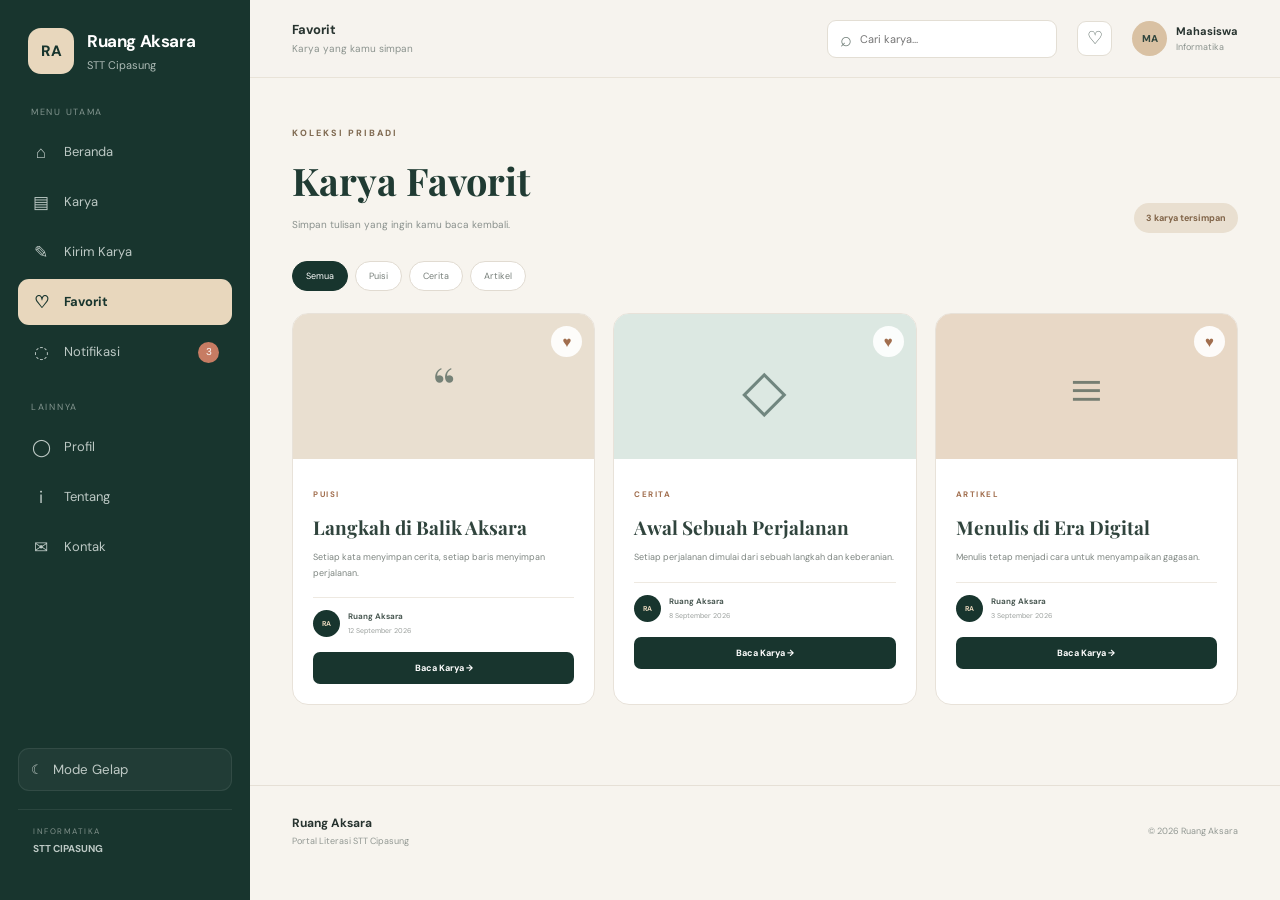
==== favorit.html @ 3e2a01af "Create favorit.html" ====
<!DOCTYPE html>
<html lang="id">
<head>
    <meta charset="UTF-8">
    <meta name="viewport" content="width=device-width, initial-scale=1.0">

    <title>Favorit — Ruang Aksara</title>

    <link rel="stylesheet" href="style.css">

    <link rel="preconnect" href="https://fonts.googleapis.com">
    <link rel="preconnect" href="https://fonts.gstatic.com" crossorigin>

    <link
        href="https://fonts.googleapis.com/css2?family=DM+Sans:wght@400;500;600;700&family=Playfair+Display:wght@500;600;700&display=swap"
        rel="stylesheet"
    >

    <style>

        .favorite-page {
            padding: 40px 42px 80px;
        }

        /* HEADER */

        .favorite-header {
            display: flex;
            justify-content: space-between;
            align-items: flex-end;
            margin-bottom: 28px;
        }

        .favorite-header h1 {
            font-family: "Playfair Display", serif;
            font-size: 38px;
            color: #203b33;
            margin-top: 7px;
        }

        .favorite-header p {
            font-size: 10px;
            color: #8a918d;
            margin-top: 6px;
        }

        .favorite-count {
            padding: 8px 12px;
            background: #e9dfd0;
            color: #806448;
            border-radius: 20px;
            font-size: 9px;
            font-weight: 700;
        }


        /* FILTER */

        .favorite-filter {
            display: flex;
            gap: 7px;
            margin-bottom: 22px;
        }

        .filter-button {
            border: 1px solid #e1dbd1;
            background: white;
            color: #777f7a;
            padding: 8px 13px;
            border-radius: 20px;
            cursor: pointer;
            font-size: 9px;
        }

        .filter-button.active {
            background: #18352e;
            color: white;
            border-color: #18352e;
        }


        /* GRID */

        .favorite-grid {
            display: grid;
            grid-template-columns: repeat(3, 1fr);
            gap: 18px;
        }


        /* CARD */

        .favorite-card {
            background: white;
            border: 1px solid #e8e2d9;
            border-radius: 16px;
            overflow: hidden;
            transition: 0.2s;
        }

        .favorite-card:hover {
            transform: translateY(-3px);
            box-shadow: 0 12px 30px rgba(40,50,45,0.08);
        }


        /* COVER */

        .favorite-cover {
            height: 145px;
            background: #e9dfd0;
            display: flex;
            align-items: center;
            justify-content: center;
            position: relative;
        }

        .favorite-cover.green {
            background: #dce8e2;
        }

        .favorite-cover.brown {
            background: #e8d8c6;
        }

        .cover-symbol {
            font-family: "Playfair Display", serif;
            font-size: 58px;
            color: rgba(24,53,46,0.55);
        }

        .favorite-heart {
            position: absolute;
            top: 12px;
            right: 12px;

            width: 31px;
            height: 31px;

            border: none;
            border-radius: 50%;

            background: rgba(255,255,255,0.9);
            color: #a16e4e;

            cursor: pointer;
            font-size: 15px;
        }


        /* CARD CONTENT */

        .favorite-content {
            padding: 20px;
        }

        .favorite-category {
            font-size: 8px;
            font-weight: 700;
            letter-spacing: 1.5px;
            color: #a16e4e;
        }

        .favorite-content h2 {
            font-family: "Playfair Display", serif;
            font-size: 19px;
            color: #30443d;
            margin-top: 7px;
        }

        .favorite-content p {
            font-size: 9px;
            color: #7d8580;
            line-height: 1.7;
            margin-top: 8px;
        }

        .favorite-author {
            display: flex;
            align-items: center;
            gap: 8px;
            margin-top: 16px;
            padding-top: 12px;
            border-top: 1px solid #eee9e1;
        }

        .author-avatar {
            width: 27px;
            height: 27px;
            border-radius: 50%;
            background: #18352e;
            color: #e8d7bd;

            display: flex;
            align-items: center;
            justify-content: center;

            font-size: 7px;
            font-weight: 700;
        }

        .author-info {
            flex: 1;
        }

        .author-info strong {
            display: block;
            font-size: 8px;
            color: #4a5953;
        }

        .author-info span {
            display: block;
            font-size: 7px;
            color: #9a9f9c;
            margin-top: 2px;
        }


        /* READ BUTTON */

        .read-button {
            display: block;
            margin-top: 15px;

            text-align: center;
            text-decoration: none;

            padding: 9px;

            border-radius: 7px;

            background: #18352e;
            color: white;

            font-size: 9px;
            font-weight: 700;
        }


        /* EMPTY */

        .empty-favorite {
            display: none;
            text-align: center;
            background: white;
            border: 1px dashed #d8d0c5;
            border-radius: 16px;
            padding: 60px 20px;
        }

        .empty-favorite.show {
            display: block;
        }

        .empty-icon {
            font-size: 35px;
            color: #b39b80;
        }

        .empty-favorite h2 {
            font-family: "Playfair Display", serif;
            color: #33473f;
            margin-top: 10px;
        }

        .empty-favorite p {
            font-size: 9px;
            color: #929994;
            margin-top: 6px;
        }


        /* DARK */

        body.dark-mode .favorite-header h1 {
            color: #edf2ef;
        }

        body.dark-mode .favorite-filter .filter-button {
            background: #192823;
            border-color: #334a42;
            color: #b8c4bf;
        }

        body.dark-mode .favorite-filter .filter-button.active {
            background: #e8d7bd;
            color: #18352e;
        }

        body.dark-mode .favorite-card,
        body.dark-mode .empty-favorite {
            background: #192823;
            border-color: #294039;
        }

        body.dark-mode .favorite-content h2 {
            color: #edf2ef;
        }

        body.dark-mode .favorite-content p,
        body.dark-mode .favorite-content .author-info span {
            color: #aebbb5;
        }

        body.dark-mode .favorite-author {
            border-color: #294039;
        }

        body.dark-mode .author-info strong {
            color: #d4ddd9;
        }


        /* RESPONSIVE */

        @media (max-width: 950px) {

            .favorite-grid {
                grid-template-columns: repeat(2, 1fr);
            }

        }

        @media (max-width: 650px) {

            .favorite-page {
                padding: 30px 20px 60px;
            }

            .favorite-header {
                align-items: flex-start;
                flex-direction: column;
                gap: 12px;
            }

            .favorite-header h1 {
                font-size: 32px;
            }

            .favorite-grid {
                grid-template-columns: 1fr;
            }

            .favorite-filter {
                overflow-x: auto;
            }

        }

    </style>
</head>


<body>


<!-- SIDEBAR -->

<aside class="sidebar">

    <div class="brand">

        <div class="brand-logo">
            RA
        </div>

        <div class="brand-text">

            <strong>
                Ruang Aksara
            </strong>

            <span>
                STT Cipasung
            </span>

        </div>

    </div>


    <div class="sidebar-label">
        MENU UTAMA
    </div>


    <nav class="sidebar-menu">

        <a href="index.html" class="menu-item">

            <span class="menu-icon">⌂</span>

            <span>
                Beranda
            </span>

        </a>


        <a href="index.html#karya" class="menu-item">

            <span class="menu-icon">▤</span>

            <span>
                Karya
            </span>

        </a>


        <a href="kirim-karya.html" class="menu-item">

            <span class="menu-icon">✎</span>

            <span>
                Kirim Karya
            </span>

        </a>


        <a href="favorit.html" class="menu-item active">

            <span class="menu-icon">♡</span>

            <span>
                Favorit
            </span>

        </a>


        <a href="notifikasi.html" class="menu-item">

            <span class="menu-icon">◌</span>

            <span>
                Notifikasi
            </span>

            <span class="menu-count">
                3
            </span>

        </a>

    </nav>


    <div class="sidebar-label second-label">
        LAINNYA
    </div>


    <nav class="sidebar-menu">

        <a href="profil.html" class="menu-item">

            <span class="menu-icon">◯</span>

            <span>
                Profil
            </span>

        </a>


        <a href="index.html#tentang" class="menu-item">

            <span class="menu-icon">i</span>

            <span>
                Tentang
            </span>

        </a>


        <a href="index.html#kontak" class="menu-item">

            <span class="menu-icon">✉</span>

            <span>
                Kontak
            </span>

        </a>

    </nav>


    <div class="sidebar-bottom">

        <button
            id="darkModeBtn"
            class="theme-button"
        >

            <span>☾</span>

            <span>
                Mode Gelap
            </span>

        </button>


        <div class="sidebar-campus">

            <span>
                INFORMATIKA
            </span>

            <strong>
                STT CIPASUNG
            </strong>

        </div>

    </div>

</aside>



<!-- MAIN -->

<main class="main-content">


    <!-- TOPBAR -->

    <header class="topbar">

        <button
            class="mobile-menu"
            id="mobileMenu"
        >
            ☰
        </button>


        <div class="topbar-page">

            <span>
                Favorit
            </span>

            <small>
                Karya yang kamu simpan
            </small>

        </div>


        <div class="topbar-actions">

            <div class="search-box">

                <span>
                    ⌕
                </span>

                <input
                    type="text"
                    placeholder="Cari karya..."
                >

            </div>


            <a
                href="notifikasi.html"
                class="top-icon"
            >
                ♡
            </a>


            <a
                href="profil.html"
                class="user-mini"
            >

                <div class="user-avatar">
                    MA
                </div>

                <div class="user-mini-text">

                    <strong>
                        Mahasiswa
                    </strong>

                    <span>
                        Informatika
                    </span>

                </div>

            </a>

        </div>

    </header>



    <!-- CONTENT -->

    <section class="favorite-page">


        <div class="favorite-header">

            <div>

                <span class="eyebrow">
                    KOLEKSI PRIBADI
                </span>

                <h1>
                    Karya Favorit
                </h1>

                <p>
                    Simpan tulisan yang ingin kamu baca kembali.
                </p>

            </div>


            <span class="favorite-count">
                3 karya tersimpan
            </span>

        </div>



        <!-- FILTER -->

        <div class="favorite-filter">

            <button
                class="filter-button active"
                onclick="filterFavorite('all', this)"
            >
                Semua
            </button>

            <button
                class="filter-button"
                onclick="filterFavorite('puisi', this)"
            >
                Puisi
            </button>

            <button
                class="filter-button"
                onclick="filterFavorite('cerita', this)"
            >
                Cerita
            </button>

            <button
                class="filter-button"
                onclick="filterFavorite('artikel', this)"
            >
                Artikel
            </button>

        </div>



        <!-- GRID -->

        <div
            class="favorite-grid"
            id="favoriteGrid"
        >


            <!-- PUISI -->

            <article
                class="favorite-card"
                data-category="puisi"
            >

                <div class="favorite-cover">

                    <span class="cover-symbol">
                        “
                    </span>

                    <button
                        class="favorite-heart"
                        onclick="removeFavorite(this)"
                    >
                        ♥
                    </button>

                </div>


                <div class="favorite-content">

                    <span class="favorite-category">
                        PUISI
                    </span>

                    <h2>
                        Langkah di Balik Aksara
                    </h2>

                    <p>
                        Setiap kata menyimpan cerita,
                        setiap baris menyimpan perjalanan.
                    </p>


                    <div class="favorite-author">

                        <div class="author-avatar">
                            RA
                        </div>

                        <div class="author-info">

                            <strong>
                                Ruang Aksara
                            </strong>

                            <span>
                                12 September 2026
                            </span>

                        </div>

                    </div>


                    <a
                        href="index.html#karya"
                        class="read-button"
                    >
                        Baca Karya →
                    </a>

                </div>

            </article>



            <!-- CERITA -->

            <article
                class="favorite-card"
                data-category="cerita"
            >

                <div class="favorite-cover green">

                    <span class="cover-symbol">
                        ◇
                    </span>

                    <button
                        class="favorite-heart"
                        onclick="removeFavorite(this)"
                    >
                        ♥
                    </button>

                </div>


                <div class="favorite-content">

                    <span class="favorite-category">
                        CERITA
                    </span>

                    <h2>
                        Awal Sebuah Perjalanan
                    </h2>

                    <p>
                        Setiap perjalanan dimulai dari
                        sebuah langkah dan keberanian.
                    </p>


                    <div class="favorite-author">

                        <div class="author-avatar">
                            RA
                        </div>

                        <div class="author-info">

                            <strong>
                                Ruang Aksara
                            </strong>

                            <span>
                                8 September 2026
                            </span>

                        </div>

                    </div>


                    <a
                        href="index.html#karya"
                        class="read-button"
                    >
                        Baca Karya →
                    </a>

                </div>

            </article>



            <!-- ARTIKEL -->

            <article
                class="favorite-card"
                data-category="artikel"
            >

                <div class="favorite-cover brown">

                    <span class="cover-symbol">
                        ≡
                    </span>

                    <button
                        class="favorite-heart"
                        onclick="removeFavorite(this)"
                    >
                        ♥
                    </button>

                </div>


                <div class="favorite-content">

                    <span class="favorite-category">
                        ARTIKEL
                    </span>

                    <h2>
                        Menulis di Era Digital
                    </h2>

                    <p>
                        Menulis tetap menjadi cara
                        untuk menyampaikan gagasan.
                    </p>


                    <div class="favorite-author">

                        <div class="author-avatar">
                            RA
                        </div>

                        <div class="author-info">

                            <strong>
                                Ruang Aksara
                            </strong>

                            <span>
                                3 September 2026
                            </span>

                        </div>

                    </div>


                    <a
                        href="index.html#karya"
                        class="read-button"
                    >
                        Baca Karya →
                    </a>

                </div>

            </article>


        </div>



        <!-- EMPTY -->

        <div
            class="empty-favorite"
            id="emptyFavorite"
        >

            <div class="empty-icon">
                ♡
            </div>

            <h2>
                Belum ada karya favorit
            </h2>

            <p>
                Karya yang kamu simpan akan muncul
                di halaman ini.
            </p>

        </div>


    </section>



    <!-- FOOTER -->

    <footer class="footer">

        <div>

            <strong>
                Ruang Aksara
            </strong>

            <span>
                Portal Literasi STT Cipasung
            </span>

        </div>


        <p>
            © 2026 Ruang Aksara
        </p>

    </footer>


</main>



<!-- JAVASCRIPT -->

<script>

    /* =====================================
       FILTER
    ===================================== */

    function filterFavorite(category, button) {

        const cards =
            document.querySelectorAll(".favorite-card");

        const buttons =
            document.querySelectorAll(".filter-button");


        buttons.forEach(function(btn) {

            btn.classList.remove("active");

        });


        button.classList.add("active");


        cards.forEach(function(card) {

            if (
                category === "all" ||
                card.dataset.category === category
            ) {

                card.style.display = "block";

            } else {

                card.style.display = "none";

            }

        });

    }



    /* =====================================
       REMOVE FAVORITE
    ===================================== */

    function removeFavorite(button) {

        const card =
            button.closest(".favorite-card");

        card.style.display = "none";


        const visibleCards =
            document.querySelectorAll(
                ".favorite-card[style*='display: block']"
            );


        const allCards =
            document.querySelectorAll(".favorite-card");


        let visible = 0;


        allCards.forEach(function(item) {

            if (item.style.display !== "none") {
                visible++;
            }

        });


        if (visible === 0) {

            document
                .getElementById("emptyFavorite")
                .classList.add("show");

        }

    }

</script>


<script src="script.js"></script>

</body>
</html>
---- style.css ----
/* =========================================
   RUANG AKSARA
   MODERN CAMPUS + LITERATURE
========================================= */


/* =========================================
   RESET
========================================= */

* {
    margin: 0;
    padding: 0;
    box-sizing: border-box;
}

html {
    scroll-behavior: smooth;
}

body {
    font-family: "DM Sans", sans-serif;
    background: #f7f4ee;
    color: #27332f;
    line-height: 1.6;
}

a {
    color: inherit;
    text-decoration: none;
}

button,
input {
    font-family: inherit;
}


/* =========================================
   SIDEBAR
========================================= */

.sidebar {
    position: fixed;
    top: 0;
    left: 0;

    width: 250px;
    height: 100vh;

    background: #18352e;
    color: white;

    padding: 28px 18px;

    display: flex;
    flex-direction: column;

    z-index: 1000;
}


.brand {
    display: flex;
    align-items: center;
    gap: 13px;

    padding: 0 10px 30px;
}


.brand-logo {
    width: 46px;
    height: 46px;

    border-radius: 13px;

    background: #e8d7bd;
    color: #18352e;

    display: flex;
    align-items: center;
    justify-content: center;

    font-weight: 800;
    font-size: 15px;
}


.brand-text {
    display: flex;
    flex-direction: column;
}

.brand-text strong {
    font-size: 17px;
    letter-spacing: -0.4px;
}

.brand-text span {
    font-size: 11px;
    color: #aebcb7;

    margin-top: 2px;
}


.sidebar-label {
    font-size: 9px;
    letter-spacing: 1.7px;

    color: #83958f;

    padding: 0 13px 10px;
}


.second-label {
    margin-top: 25px;
}


.sidebar-menu {
    display: flex;
    flex-direction: column;
    gap: 4px;
}


.menu-item {
    position: relative;

    display: flex;
    align-items: center;

    gap: 13px;

    min-height: 46px;

    padding: 0 13px;

    border-radius: 11px;

    color: #bdc9c5;

    font-size: 13px;

    transition: 0.25s ease;
}


.menu-item:hover {
    background: rgba(255,255,255,0.07);
    color: white;
    transform: translateX(2px);
}


.menu-item.active {
    background: #e8d7bd;
    color: #18352e;
    font-weight: 700;
}


.menu-icon {
    width: 20px;

    display: inline-flex;
    justify-content: center;

    font-size: 17px;
}


.menu-count {
    margin-left: auto;

    min-width: 21px;
    height: 21px;

    border-radius: 50%;

    background: #c77c63;
    color: white;

    font-size: 10px;

    display: flex;
    align-items: center;
    justify-content: center;
}


.sidebar-bottom {
    margin-top: auto;
}


.theme-button {
    width: 100%;

    border: 1px solid rgba(255,255,255,0.08);

    background: rgba(255,255,255,0.04);

    color: #bfcac6;

    padding: 12px;

    border-radius: 11px;

    display: flex;
    align-items: center;
    gap: 10px;

    cursor: pointer;

    transition: 0.2s;
}


.theme-button:hover {
    background: rgba(255,255,255,0.09);
    color: white;
}


.sidebar-campus {
    margin-top: 18px;

    padding: 15px;

    border-top: 1px solid rgba(255,255,255,0.08);

    display: flex;
    flex-direction: column;
}


.sidebar-campus span {
    font-size: 8px;
    letter-spacing: 1.5px;
    color: #80918b;
}


.sidebar-campus strong {
    font-size: 10px;
    color: #bdc9c5;

    margin-top: 3px;
}


/* =========================================
   MAIN
========================================= */

.main-content {
    margin-left: 250px;
    min-height: 100vh;
}


/* =========================================
   TOPBAR
========================================= */

.topbar {
    height: 78px;

    padding: 0 42px;

    display: flex;
    align-items: center;
    justify-content: space-between;

    background: rgba(247,244,238,0.92);

    border-bottom: 1px solid #e9e3d8;

    position: sticky;
    top: 0;

    z-index: 100;
}


.mobile-menu {
    display: none;

    border: none;
    background: none;

    font-size: 22px;
    cursor: pointer;
}


.topbar-page {
    display: flex;
    flex-direction: column;
}


.topbar-page span {
    font-size: 13px;
    font-weight: 700;
}


.topbar-page small {
    font-size: 10px;
    color: #8b938e;
}


.topbar-actions {
    display: flex;
    align-items: center;
    gap: 20px;
}


.search-box {
    width: 230px;
    height: 38px;

    background: white;

    border: 1px solid #e3ded4;

    border-radius: 9px;

    display: flex;
    align-items: center;

    padding: 0 12px;

    gap: 8px;
}


.search-box span {
    font-size: 20px;
    color: #73817b;
}


.search-box input {
    border: none;
    outline: none;

    background: transparent;

    width: 100%;

    font-size: 11px;

    color: #27332f;
}


.top-icon {
    position: relative;

    width: 35px;
    height: 35px;

    border-radius: 9px;

    background: white;

    border: 1px solid #e3ded4;

    display: flex;
    align-items: center;
    justify-content: center;

    color: #51625b;

    font-size: 18px;
}


.notification-dot {
    position: absolute;

    width: 7px;
    height: 7px;

    border-radius: 50%;

    background: #c77c63;

    top: 7px;
    right: 7px;
}


.user-mini {
    display: flex;
    align-items: center;
    gap: 9px;
}


.user-avatar {
    width: 35px;
    height: 35px;

    border-radius: 50%;

    background: #d9c1a3;
    color: #31463e;

    display: flex;
    align-items: center;
    justify-content: center;

    font-size: 10px;
    font-weight: 800;
}


.user-mini-text {
    display: flex;
    flex-direction: column;
}


.user-mini-text strong {
    font-size: 11px;
}


.user-mini-text span {
    font-size: 9px;
    color: #8b938e;
}


/* =========================================
   HERO
========================================= */

.hero-section {
    min-height: 475px;

    margin: 34px 42px 0;

    padding: 58px 60px;

    border-radius: 24px;

    background: #e9dfd0;

    position: relative;

    overflow: hidden;

    display: flex;
    align-items: center;
    justify-content: space-between;
}


.hero-content {
    position: relative;
    z-index: 2;

    max-width: 600px;
}


.hero-label,
.eyebrow {
    font-size: 9px;

    letter-spacing: 2px;

    color: #806b53;

    font-weight: 800;
}


.hero-label {
    margin-bottom: 18px;
}


.hero-content h1 {
    font-family: "Playfair Display", serif;

    font-size: clamp(42px, 5vw, 68px);

    line-height: 1.03;

    letter-spacing: -2.5px;

    color: #203b33;
}


.hero-content h1 em {
    color: #a16e4e;
    font-style: normal;
}


.hero-content p {
    max-width: 520px;

    margin-top: 22px;

    color: #69746f;

    font-size: 13px;

    line-height: 1.8;
}


.hero-buttons {
    display: flex;
    align-items: center;

    gap: 12px;

    margin-top: 28px;
}


.primary-button,
.outline-button {
    min-height: 43px;

    padding: 0 19px;

    border-radius: 9px;

    display: inline-flex;
    align-items: center;
    justify-content: center;

    gap: 13px;

    font-size: 11px;

    font-weight: 700;

    transition: 0.25s;
}


.primary-button {
    background: #18352e;
    color: white;
}


.primary-button:hover {
    transform: translateY(-2px);
    background: #244a40;
}


.outline-button {
    border: 1px solid #bcae9d;
    color: #43554e;
    background: rgba(255,255,255,0.35);
}


.outline-button:hover {
    background: white;
}


.hero-art {
    position: relative;

    width: 330px;
    height: 350px;

    flex-shrink: 0;
}


.hero-circle {
    position: absolute;

    width: 300px;
    height: 300px;

    border-radius: 50%;

    background: #d2c0a9;

    top: 30px;
    left: 10px;
}


.hero-paper {
    position: absolute;

    width: 210px;
    height: 270px;

    background: #fffdf8;

    top: 35px;
    left: 55px;

    padding: 30px;

    box-shadow: 20px 25px 40px rgba(57,47,37,0.12);

    transform: rotate(5deg);

    display: flex;
    flex-direction: column;

    justify-content: center;
}


.paper-small {
    font-size: 7px;

    letter-spacing: 2px;

    color: #a16e4e;

    margin-bottom: 25px;
}


.hero-paper strong {
    font-family: "Playfair Display", serif;

    font-size: 22px;

    line-height: 1.3;

    color: #30443d;
}


.paper-line {
    width: 35px;
    height: 2px;

    background: #a16e4e;

    margin: 20px 0 12px;
}


.hero-paper small {
    font-size: 7px;
    letter-spacing: 1px;
    color: #9a9a92;
}


/* =========================================
   STATISTICS
========================================= */

.stats-section {
    margin: 25px 42px 0;

    display: grid;
    grid-template-columns: repeat(4, 1fr);

    background: white;

    border: 1px solid #ebe5dc;

    border-radius: 16px;

    overflow: hidden;
}


.stat-box {
    min-height: 105px;

    padding: 22px;

    display: flex;
    align-items: center;

    gap: 16px;

    border-right: 1px solid #eee8df;
}


.stat-box:last-child {
    border-right: none;
}


.stat-number {
    font-family: "Playfair Display", serif;

    font-size: 28px;

    color: #a16e4e;
}


.stat-box strong,
.stat-box span {
    display: block;
}


.stat-box strong {
    font-size: 12px;
}


.stat-box span {
    font-size: 9px;
    color: #929993;

    margin-top: 2px;
}


/* =========================================
   CONTENT
========================================= */

.content-section {
    padding: 85px 42px 0;
}


.section-heading {
    display: flex;
    justify-content: space-between;
    align-items: flex-end;

    margin-bottom: 28px;
}


.section-heading h2 {
    font-family: "Playfair Display", serif;

    font-size: 35px;

    color: #203b33;

    margin-top: 5px;
}


.section-heading p {
    color: #8a918d;

    font-size: 11px;

    margin-top: 6px;
}


.see-all {
    font-size: 11px;
    color: #a16e4e;
    font-weight: 700;
}


/* =========================================
   WORK CARDS
========================================= */

.works-grid {
    display: grid;

    grid-template-columns: repeat(3, 1fr);

    gap: 22px;
}


.work-card {
    background: white;

    border: 1px solid #e9e3da;

    border-radius: 15px;

    overflow: hidden;

    transition: 0.3s;
}


.work-card:hover {
    transform: translateY(-5px);

    box-shadow: 0 18px 35px rgba(35,45,40,0.08);
}


.work-image {
    height: 205px;

    position: relative;

    overflow: hidden;
}


.work-image img {
    width: 100%;
    height: 100%;

    object-fit: cover;

    transition: 0.4s;
}


.work-card:hover .work-image img {
    transform: scale(1.04);
}


.work-category {
    position: absolute;

    top: 14px;
    left: 14px;

    padding: 6px 9px;

    background: rgba(255,255,255,0.9);

    border-radius: 5px;

    font-size: 8px;

    font-weight: 800;

    letter-spacing: 1px;

    color: #455a52;
}


.favorite-button {
    position: absolute;

    top: 13px;
    right: 13px;

    width: 32px;
    height: 32px;

    border: none;

    border-radius: 50%;

    background: rgba(255,255,255,0.9);

    color: #68746f;

    cursor: pointer;

    font-size: 18px;

    transition: 0.2s;
}


.favorite-button:hover,
.favorite-button.active {
    color: #c46f63;
}


.work-body {
    padding: 21px;
}


.work-date {
    font-size: 8px;

    color: #a2a5a1;

    letter-spacing: 1px;

    margin-bottom: 8px;
}


.work-body h3 {
    font-family: "Playfair Display", serif;

    font-size: 22px;

    color: #263b35;
}


.work-body p {
    font-size: 11px;

    color: #858d88;

    line-height: 1.7;

    margin: 8px 0 18px;
}


.work-footer {
    display: flex;

    justify-content: space-between;

    align-items: center;
}


.author {
    display: flex;
    align-items: center;
    gap: 7px;
}


.author-avatar {
    width: 27px;
    height: 27px;

    border-radius: 50%;

    background: #e7ddcf;

    display: flex;
    align-items: center;
    justify-content: center;

    font-size: 7px;

    font-weight: 800;

    color: #53635d;
}


.author span {
    font-size: 9px;
    color: #6f7874;
}


.read-button {
    border: none;

    background: transparent;

    color: #a16e4e;

    font-size: 10px;

    font-weight: 800;

    cursor: pointer;
}


/* =========================================
   CATEGORY
========================================= */

.category-section {
    background: #f1ede5;

    margin-top: 85px;

    padding-bottom: 85px;
}


.category-grid {
    display: grid;

    grid-template-columns: repeat(3, 1fr);

    gap: 20px;
}


.category-card {
    position: relative;

    min-height: 230px;

    padding: 28px;

    border-radius: 17px;

    overflow: hidden;

    transition: 0.3s;
}


.category-card:hover {
    transform: translateY(-5px);
}


.category-poetry {
    background: #e2d3c1;
}


.category-story {
    background: #d4ded8;
}


.category-article {
    background: #d9d4c7;
}


.category-number {
    font-size: 9px;

    letter-spacing: 1px;

    opacity: 0.55;
}


.category-symbol {
    position: absolute;

    right: 25px;
    top: 20px;

    font-family: "Playfair Display", serif;

    font-size: 70px;

    opacity: 0.16;
}


.category-card h3 {
    font-family: "Playfair Display", serif;

    font-size: 30px;

    margin-top: 40px;

    color: #294139;
}


.category-card p {
    max-width: 220px;

    font-size: 10px;

    color: #64716c;

    margin-top: 5px;
}


.category-arrow {
    position: absolute;

    bottom: 25px;
    right: 27px;

    font-size: 19px;

    color: #41554c;
}


/* =========================================
   GALLERY
========================================= */

.gallery-grid {
    display: grid;

    grid-template-columns: 1.4fr 1fr 1fr;

    grid-template-rows: 180px 180px;

    gap: 12px;
}


.gallery-item {
    border-radius: 13px;

    overflow: hidden;

    background: #ddd;
}


.gallery-large {
    grid-row: span 2;
}


.gallery-item img {
    width: 100%;
    height: 100%;

    object-fit: cover;

    transition: 0.4s;
}


.gallery-item:hover img {
    transform: scale(1.05);
}


/* =========================================
   ABOUT
========================================= */

.about-section {
    margin-top: 90px;

    padding: 85px 42px;

    background: #18352e;

    color: white;

    display: grid;

    grid-template-columns: 0.7fr 1.3fr;

    gap: 70px;
}


.about-label {
    font-size: 9px;

    letter-spacing: 2px;

    color: #9eafa9;
}


.about-content {
    max-width: 650px;
}


.about-content h2 {
    font-family: "Playfair Display", serif;

    font-size: 48px;

    line-height: 1.1;
}


.about-content h2 em {
    color: #d9b88e;
    font-style: normal;
}


.about-content p {
    font-size: 12px;

    color: #b4c0bc;

    line-height: 1.8;

    margin-top: 17px;
}


.about-content .primary-button {
    margin-top: 25px;

    background: #e8d7bd;

    color: #18352e;
}


/* =========================================
   CONTACT
========================================= */

.contact-section {
    margin: 70px 42px;

    padding: 35px;

    background: white;

    border: 1px solid #e9e3da;

    border-radius: 17px;

    display: flex;

    justify-content: space-between;

    align-items: center;

    gap: 30px;
}


.contact-section h2 {
    font-family: "Playfair Display", serif;

    font-size: 30px;

    color: #203b33;

    margin-top: 5px;
}


.contact-section p {
    font-size: 11px;

    color: #8b938e;

    margin-top: 6px;
}


.contact-links {
    display: flex;
    flex-direction: column;

    gap: 10px;

    font-size: 10px;

    color: #66736d;
}


.contact-links > * {
    display: flex;
    align-items: center;

    gap: 9px;
}


/* =========================================
   FOOTER
========================================= */

.footer {
    padding: 28px 42px;

    border-top: 1px solid #e6e0d6;

    display: flex;

    justify-content: space-between;

    align-items: center;
}


.footer div {
    display: flex;
    flex-direction: column;
}


.footer strong {
    font-size: 12px;
}


.footer span,
.footer p {
    font-size: 9px;

    color: #929893;
}


/* =========================================
   MODAL
========================================= */

.modal {
    position: fixed;

    inset: 0;

    background: rgba(20,31,27,0.55);

    display: none;

    align-items: center;
    justify-content: center;

    padding: 20px;

    z-index: 2000;
}


.modal.show {
    display: flex;
}


.modal-content {
    width: min(600px, 100%);

    max-height: 80vh;

    overflow-y: auto;

    background: #fffdf8;

    border-radius: 18px;

    padding: 35px;

    position: relative;

    box-shadow: 0 30px 70px rgba(0,0,0,0.2);
}


.modal-content h2 {
    font-family: "Playfair Display", serif;

    font-size: 32px;

    color: #203b33;

    margin: 8px 0 20px;
}


.modal-close {
    position: absolute;

    top: 15px;
    right: 18px;

    border: none;

    background: none;

    font-size: 25px;

    color: #68746f;

    cursor: pointer;
}


/* =========================================
   DARK MODE
========================================= */

body.dark-mode {
    background: #111c19;
    color: #e7ece9;
}

body.dark-mode .topbar {
    background: rgba(17,28,25,0.95);
    border-color: #263b35;
}

body.dark-mode .topbar-page span,
body.dark-mode .section-heading h2,
body.dark-mode .work-body h3,
body.dark-mode .contact-section h2 {
    color: #e7ece9;
}

body.dark-mode .search-box,
body.dark-mode .top-icon,
body.dark-mode .stat-box,
body.dark-mode .work-card,
body.dark-mode .contact-section {
    background: #192823;
    border-color: #294039;
}

body.dark-mode .work-body p,
body.dark-mode .section-heading p,
body.dark-mode .stat-box span {
    color: #9eaaa5;
}

body.dark-mode .category-section {
    background: #17231f;
}

body.dark-mode .modal-content {
    background: #192823;
}

body.dark-mode .modal-content h2 {
    color: white;
}


/* =========================================
   ANIMATION
========================================= */

@keyframes fadeUp {

    from {
        opacity: 0;
        transform: translateY(18px);
    }

    to {
        opacity: 1;
        transform: translateY(0);
    }

}


.hero-content,
.hero-art,
.stat-box,
.work-card,
.category-card {
    animation: fadeUp 0.7s ease both;
}


/* =========================================
   RESPONSIVE
========================================= */

@media (max-width: 1100px) {

    .sidebar {
        width: 220px;
    }

    .main-content {
        margin-left: 220px;
    }

    .hero-section {
        padding: 45px;
    }

    .hero-art {
        transform: scale(0.8);
        margin-right: -35px;
    }

    .stats-section {
        grid-template-columns: repeat(2, 1fr);
    }

    .stat-box:nth-child(2) {
        border-right: none;
    }

    .stat-box:nth-child(-n+2) {
        border-bottom: 1px solid #eee8df;
    }

}


@media (max-width: 850px) {

    .sidebar {
        transform: translateX(-100%);

        transition: 0.3s;
    }

    .sidebar.show {
        transform: translateX(0);
    }

    .main-content {
        margin-left: 0;
    }

    .mobile-menu {
        display: block;
    }

    .topbar {
        padding: 0 22px;
    }

    .topbar-page {
        display: none;
    }

    .search-box {
        width: 180px;
    }

    .hero-section {
        margin: 25px 22px 0;

        padding: 40px 30px;

        min-height: 430px;
    }

    .hero-art {
        display: none;
    }

    .content-section {
        padding-left: 22px;
        padding-right: 22px;
    }

    .works-grid {
        grid-template-columns: 1fr 1fr;
    }

    .category-grid {
        grid-template-columns: 1fr;
    }

    .gallery-grid {
        grid-template-columns: 1fr 1fr;
    }

    .gallery-large {
        grid-column: span 2;
        grid-row: span 1;
    }

    .about-section {
        grid-template-columns: 1fr;
        padding: 65px 22px;
    }

    .contact-section {
        margin-left: 22px;
        margin-right: 22px;

        flex-direction: column;
        align-items: flex-start;
    }

}


@media (max-width: 600px) {

    .topbar-actions {
        gap: 8px;
    }

    .search-box {
        width: 140px;
    }

    .user-mini-text {
        display: none;
    }

    .hero-content h1 {
        font-size: 42px;
    }

    .hero-buttons {
        flex-direction: column;
        align-items: stretch;
    }

    .primary-button,
    .outline-button {
        width: 100%;
    }

    .stats-section {
        margin-left: 22px;
        margin-right: 22px;

        grid-template-columns: 1fr;
    }

    .stat-box {
        border-right: none;
        border-bottom: 1px solid #eee8df;
    }

    .stat-box:last-child {
        border-bottom: none;
    }

    .works-grid {
        grid-template-columns: 1fr;
    }

    .gallery-grid {
        grid-template-columns: 1fr;
        grid-template-rows: repeat(4, 180px);
    }

    .gallery-large {
        grid-column: auto;
    }

    .about-content h2 {
        font-size: 38px;
    }

    .footer {
        flex-direction: column;
        align-items: flex-start;
        gap: 10px;
    }

}
/* =========================================
   KIRIM KARYA PAGE
========================================= */

.submit-page {
    padding: 65px 42px 90px;
}


.submit-intro {
    max-width: 700px;
    margin-bottom: 45px;
}


.submit-intro h1 {
    font-family: "Playfair Display", serif;

    font-size: 52px;

    line-height: 1.08;

    letter-spacing: -1.5px;

    color: #203b33;

    margin-top: 8px;
}


.submit-intro h1 em {
    color: #a16e4e;
    font-style: normal;
}


.submit-intro p {
    max-width: 590px;

    font-size: 12px;

    color: #7f8984;

    line-height: 1.8;

    margin-top: 15px;
}


.submit-layout {
    display: grid;

    grid-template-columns: minmax(0, 1.5fr) minmax(240px, 0.6fr);

    gap: 25px;

    align-items: start;
}


.submit-form-card {
    background: white;

    border: 1px solid #e8e2d9;

    border-radius: 18px;

    padding: 30px;
}


.form-heading {
    display: flex;

    justify-content: space-between;

    align-items: flex-start;

    padding-bottom: 22px;

    margin-bottom: 25px;

    border-bottom: 1px solid #eee9e1;
}


.form-heading h2 {
    font-family: "Playfair Display", serif;

    font-size: 29px;

    color: #203b33;

    margin-top: 5px;
}


.form-step {
    font-size: 9px;

    letter-spacing: 1px;

    color: #9a8c7a;
}


.form-group {
    margin-bottom: 22px;
}


.form-group label {
    display: block;

    font-size: 10px;

    font-weight: 700;

    color: #42544d;

    margin-bottom: 8px;
}


.form-group input[type="text"],
.form-group select,
.form-group textarea {
    width: 100%;

    border: 1px solid #ded9d0;

    background: #fbfaf7;

    border-radius: 9px;

    padding: 13px 14px;

    outline: none;

    font-size: 11px;

    color: #33433d;

    transition: 0.2s;
}


.form-group input[type="text"]:focus,
.form-group select:focus,
.form-group textarea:focus {
    border-color: #a88969;

    background: white;

    box-shadow: 0 0 0 3px rgba(168,137,105,0.08);
}


.form-group textarea {
    resize: vertical;

    line-height: 1.7;
}


.large-textarea {
    min-height: 220px;
}


.upload-box {
    position: relative;

    min-height: 145px;

    border: 1.5px dashed #cfc7bb;

    border-radius: 12px;

    background: #fbfaf7;

    display: flex;

    flex-direction: column;

    align-items: center;

    justify-content: center;

    text-align: center;

    overflow: hidden;
}


.upload-icon {
    width: 35px;
    height: 35px;

    border-radius: 9px;

    background: #e8dfd3;

    color: #806b53;

    display: flex;

    align-items: center;
    justify-content: center;

    font-size: 18px;

    margin-bottom: 8px;
}


.upload-box strong {
    font-size: 11px;

    color: #45554f;
}


.upload-box small {
    font-size: 9px;

    color: #9a9d99;

    margin-top: 3px;
}


.upload-box input[type="file"] {
    position: absolute;

    inset: 0;

    opacity: 0;

    cursor: pointer;
}


.form-actions {
    display: flex;

    justify-content: flex-end;

    gap: 10px;

    padding-top: 5px;
}


.form-actions .primary-button,
.form-actions .outline-button {
    border: none;

    cursor: pointer;

    width: auto;
}


.submit-info {
    display: flex;

    flex-direction: column;

    gap: 15px;
}


.info-card {
    background: #e9dfd0;

    border-radius: 16px;

    padding: 25px;
}


.info-icon {
    width: 36px;
    height: 36px;

    display: flex;

    align-items: center;
    justify-content: center;

    border-radius: 10px;

    background: #18352e;

    color: #e8d7bd;

    margin-bottom: 15px;
}


.info-card h3 {
    font-family: "Playfair Display", serif;

    font-size: 21px;

    color: #30443d;
}


.info-card p {
    font-size: 10px;

    color: #6f7974;

    line-height: 1.8;

    margin-top: 8px;
}


.muted-info {
    background: #f0ede6;
}


.info-number {
    font-family: "Playfair Display", serif;

    font-size: 25px;

    color: #a16e4e;
}


.muted-info h3 {
    margin-top: 8px;
}


/* DARK MODE */

body.dark-mode .submit-intro h1,
body.dark-mode .form-heading h2 {
    color: #edf2ef;
}


body.dark-mode .submit-form-card {
    background: #192823;

    border-color: #294039;
}


body.dark-mode .form-group label {
    color: #b9c5c0;
}


body.dark-mode .form-group input[type="text"],
body.dark-mode .form-group select,
body.dark-mode .form-group textarea,
body.dark-mode .upload-box {
    background: #13201c;

    border-color: #334a42;

    color: #e7ece9;
}


body.dark-mode .info-card {
    background: #263d35;
}


body.dark-mode .muted-info {
    background: #1b2c27;
}


/* RESPONSIVE */

@media (max-width: 900px) {

    .submit-layout {
        grid-template-columns: 1fr;
    }

    .submit-info {
        display: grid;

        grid-template-columns: repeat(3, 1fr);
    }

}


@media (max-width: 650px) {

    .submit-page {
        padding: 45px 22px 70px;
    }

    .submit-intro h1 {
        font-size: 40px;
    }

    .submit-form-card {
        padding: 22px;
    }

    .submit-info {
        grid-template-columns: 1fr;
    }

    .form-actions {
        flex-direction: column;
    }

    .form-actions .primary-button,
    .form-actions .outline-button {
        width: 100%;
    }

}
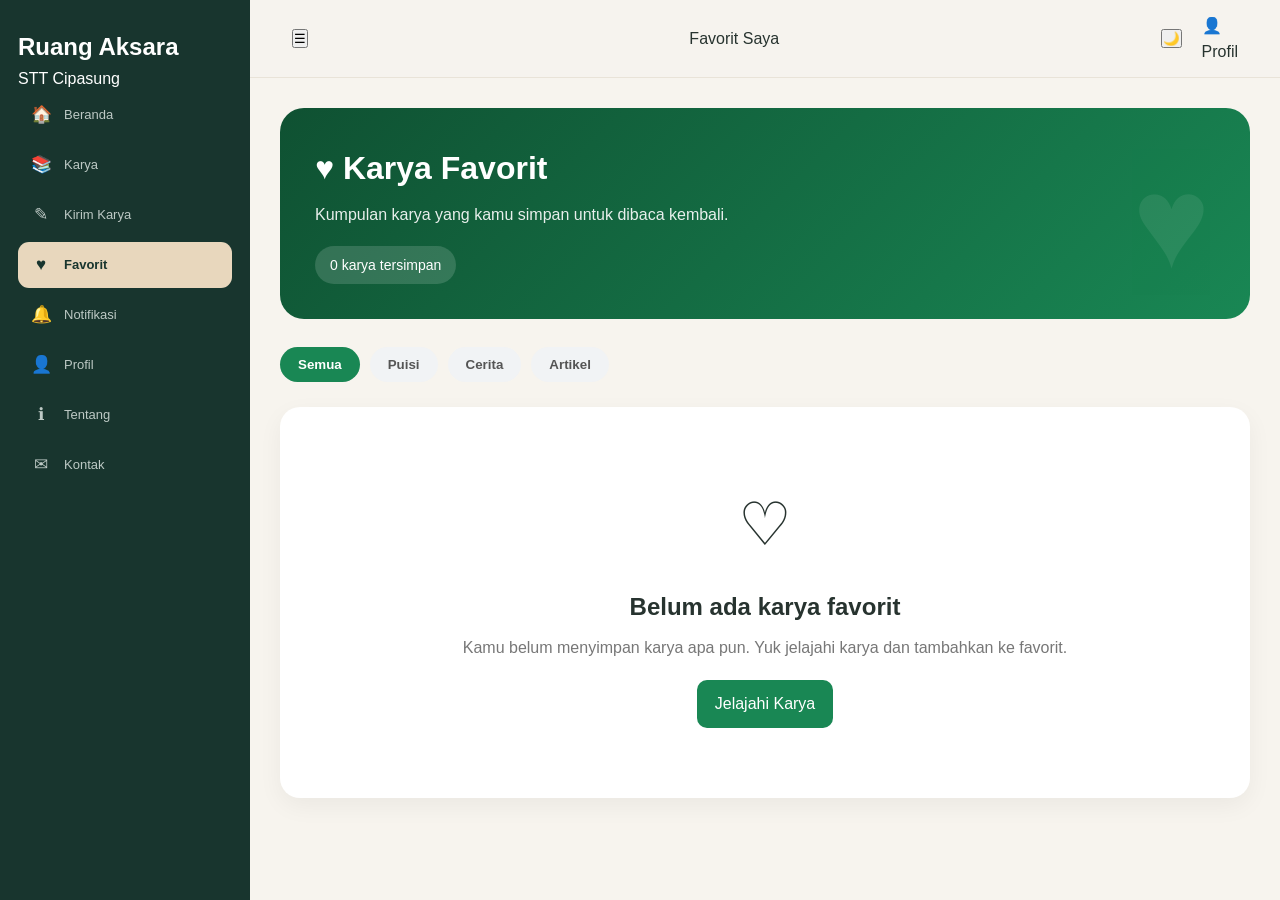
==== commit 452c2158: "Update favorit.html" ====
--- a/favorit.html
+++ b/favorit.html
@@ -4,249 +4,182 @@
     <meta charset="UTF-8">
     <meta name="viewport" content="width=device-width, initial-scale=1.0">
 
-    <title>Favorit — Ruang Aksara</title>
+    <title>Favorit - Ruang Aksara STT Cipasung</title>
 
     <link rel="stylesheet" href="style.css">
 
-    <link rel="preconnect" href="https://fonts.googleapis.com">
-    <link rel="preconnect" href="https://fonts.gstatic.com" crossorigin>
-
-    <link
-        href="https://fonts.googleapis.com/css2?family=DM+Sans:wght@400;500;600;700&family=Playfair+Display:wght@500;600;700&display=swap"
-        rel="stylesheet"
-    >
-
     <style>
+        /* =========================
+           FAVORIT PAGE
+        ========================= */
 
         .favorite-page {
-            padding: 40px 42px 80px;
-        }
-
-        /* HEADER */
-
-        .favorite-header {
-            display: flex;
-            justify-content: space-between;
-            align-items: flex-end;
+            padding: 30px;
+        }
+
+        .favorite-hero {
+            background: linear-gradient(135deg, #0f5132, #198754);
+            border-radius: 24px;
+            padding: 35px;
+            color: white;
             margin-bottom: 28px;
-        }
-
-        .favorite-header h1 {
-            font-family: "Playfair Display", serif;
-            font-size: 38px;
-            color: #203b33;
-            margin-top: 7px;
-        }
-
-        .favorite-header p {
-            font-size: 10px;
-            color: #8a918d;
-            margin-top: 6px;
-        }
-
-        .favorite-count {
-            padding: 8px 12px;
-            background: #e9dfd0;
-            color: #806448;
+            position: relative;
+            overflow: hidden;
+        }
+
+        .favorite-hero::after {
+            content: "♥";
+            position: absolute;
+            right: 40px;
+            top: 10px;
+            font-size: 130px;
+            opacity: 0.08;
+        }
+
+        .favorite-hero h1 {
+            margin: 0 0 8px;
+            font-size: 32px;
+        }
+
+        .favorite-hero p {
+            margin: 0;
+            opacity: 0.9;
+        }
+
+        .favorite-info {
+            margin-top: 18px;
+            display: inline-block;
+            background: rgba(255,255,255,0.15);
+            padding: 8px 15px;
             border-radius: 20px;
-            font-size: 9px;
-            font-weight: 700;
-        }
-
+            font-size: 14px;
+        }
 
         /* FILTER */
 
         .favorite-filter {
             display: flex;
-            gap: 7px;
-            margin-bottom: 22px;
+            gap: 10px;
+            flex-wrap: wrap;
+            margin-bottom: 25px;
         }
 
         .filter-button {
-            border: 1px solid #e1dbd1;
-            background: white;
-            color: #777f7a;
-            padding: 8px 13px;
+            border: none;
+            background: #f1f3f5;
+            color: #555;
+            padding: 10px 18px;
             border-radius: 20px;
             cursor: pointer;
-            font-size: 9px;
+            font-weight: 600;
+            transition: 0.2s;
+        }
+
+        .filter-button:hover {
+            transform: translateY(-2px);
         }
 
         .filter-button.active {
-            background: #18352e;
+            background: #198754;
             color: white;
-            border-color: #18352e;
-        }
-
+        }
 
         /* GRID */
 
         .favorite-grid {
             display: grid;
             grid-template-columns: repeat(3, 1fr);
-            gap: 18px;
-        }
-
-
-        /* CARD */
+            gap: 22px;
+        }
 
         .favorite-card {
             background: white;
-            border: 1px solid #e8e2d9;
-            border-radius: 16px;
+            border-radius: 20px;
             overflow: hidden;
-            transition: 0.2s;
+            box-shadow: 0 8px 25px rgba(0,0,0,0.06);
+            transition: 0.25s;
+            position: relative;
         }
 
         .favorite-card:hover {
-            transform: translateY(-3px);
-            box-shadow: 0 12px 30px rgba(40,50,45,0.08);
-        }
-
-
-        /* COVER */
-
-        .favorite-cover {
-            height: 145px;
-            background: #e9dfd0;
-            display: flex;
-            align-items: center;
-            justify-content: center;
-            position: relative;
-        }
-
-        .favorite-cover.green {
-            background: #dce8e2;
-        }
-
-        .favorite-cover.brown {
-            background: #e8d8c6;
-        }
-
-        .cover-symbol {
-            font-family: "Playfair Display", serif;
-            font-size: 58px;
-            color: rgba(24,53,46,0.55);
-        }
-
-        .favorite-heart {
-            position: absolute;
-            top: 12px;
-            right: 12px;
-
-            width: 31px;
-            height: 31px;
-
-            border: none;
-            border-radius: 50%;
-
-            background: rgba(255,255,255,0.9);
-            color: #a16e4e;
-
-            cursor: pointer;
-            font-size: 15px;
-        }
-
-
-        /* CARD CONTENT */
+            transform: translateY(-5px);
+            box-shadow: 0 12px 30px rgba(0,0,0,0.1);
+        }
+
+        .favorite-image {
+            width: 100%;
+            height: 180px;
+            object-fit: cover;
+            background: #e9ecef;
+        }
 
         .favorite-content {
             padding: 20px;
         }
 
         .favorite-category {
-            font-size: 8px;
-            font-weight: 700;
-            letter-spacing: 1.5px;
-            color: #a16e4e;
-        }
-
-        .favorite-content h2 {
-            font-family: "Playfair Display", serif;
+            display: inline-block;
+            font-size: 12px;
+            font-weight: bold;
+            color: #198754;
+            background: #e8f5ee;
+            padding: 6px 10px;
+            border-radius: 10px;
+            margin-bottom: 10px;
+        }
+
+        .favorite-content h3 {
+            margin: 0 0 8px;
             font-size: 19px;
-            color: #30443d;
-            margin-top: 7px;
         }
 
         .favorite-content p {
-            font-size: 9px;
-            color: #7d8580;
-            line-height: 1.7;
-            margin-top: 8px;
-        }
-
-        .favorite-author {
+            color: #777;
+            font-size: 14px;
+            line-height: 1.6;
+            margin-bottom: 18px;
+        }
+
+        .favorite-actions {
             display: flex;
+            justify-content: space-between;
             align-items: center;
-            gap: 8px;
-            margin-top: 16px;
-            padding-top: 12px;
-            border-top: 1px solid #eee9e1;
-        }
-
-        .author-avatar {
-            width: 27px;
-            height: 27px;
+        }
+
+        .read-button {
+            border: none;
+            background: #198754;
+            color: white;
+            padding: 9px 15px;
+            border-radius: 10px;
+            cursor: pointer;
+        }
+
+        .remove-button {
+            width: 38px;
+            height: 38px;
             border-radius: 50%;
-            background: #18352e;
-            color: #e8d7bd;
-
-            display: flex;
-            align-items: center;
-            justify-content: center;
-
-            font-size: 7px;
-            font-weight: 700;
-        }
-
-        .author-info {
-            flex: 1;
-        }
-
-        .author-info strong {
-            display: block;
-            font-size: 8px;
-            color: #4a5953;
-        }
-
-        .author-info span {
-            display: block;
-            font-size: 7px;
-            color: #9a9f9c;
-            margin-top: 2px;
-        }
-
-
-        /* READ BUTTON */
-
-        .read-button {
-            display: block;
-            margin-top: 15px;
-
-            text-align: center;
-            text-decoration: none;
-
-            padding: 9px;
-
-            border-radius: 7px;
-
-            background: #18352e;
-            color: white;
-
-            font-size: 9px;
-            font-weight: 700;
-        }
-
+            border: none;
+            background: #ffe8e8;
+            color: #dc3545;
+            font-size: 19px;
+            cursor: pointer;
+            transition: 0.2s;
+        }
+
+        .remove-button:hover {
+            transform: scale(1.08);
+        }
 
         /* EMPTY */
 
         .empty-favorite {
             display: none;
             text-align: center;
+            padding: 70px 20px;
             background: white;
-            border: 1px dashed #d8d0c5;
-            border-radius: 16px;
-            padding: 60px 20px;
+            border-radius: 20px;
+            box-shadow: 0 8px 25px rgba(0,0,0,0.05);
         }
 
         .empty-favorite.show {
@@ -254,808 +187,537 @@
         }
 
         .empty-icon {
-            font-size: 35px;
-            color: #b39b80;
+            font-size: 60px;
+            margin-bottom: 15px;
         }
 
         .empty-favorite h2 {
-            font-family: "Playfair Display", serif;
-            color: #33473f;
-            margin-top: 10px;
+            margin-bottom: 8px;
         }
 
         .empty-favorite p {
-            font-size: 9px;
-            color: #929994;
-            margin-top: 6px;
-        }
-
-
-        /* DARK */
-
-        body.dark-mode .favorite-header h1 {
-            color: #edf2ef;
-        }
-
-        body.dark-mode .favorite-filter .filter-button {
-            background: #192823;
-            border-color: #334a42;
-            color: #b8c4bf;
-        }
-
-        body.dark-mode .favorite-filter .filter-button.active {
-            background: #e8d7bd;
-            color: #18352e;
-        }
-
-        body.dark-mode .favorite-card,
-        body.dark-mode .empty-favorite {
-            background: #192823;
-            border-color: #294039;
-        }
-
-        body.dark-mode .favorite-content h2 {
-            color: #edf2ef;
-        }
-
-        body.dark-mode .favorite-content p,
-        body.dark-mode .favorite-content .author-info span {
-            color: #aebbb5;
-        }
-
-        body.dark-mode .favorite-author {
-            border-color: #294039;
-        }
-
-        body.dark-mode .author-info strong {
-            color: #d4ddd9;
-        }
-
+            color: #777;
+            margin-bottom: 20px;
+        }
+
+        .back-button {
+            display: inline-block;
+            text-decoration: none;
+            background: #198754;
+            color: white;
+            padding: 11px 18px;
+            border-radius: 10px;
+        }
+
+        /* DARK MODE */
+
+        body.dark .favorite-card,
+        body.dark .empty-favorite {
+            background: #1f2937;
+            color: white;
+        }
+
+        body.dark .favorite-content p {
+            color: #bbb;
+        }
+
+        body.dark .filter-button {
+            background: #374151;
+            color: #ddd;
+        }
+
+        body.dark .filter-button.active {
+            background: #198754;
+            color: white;
+        }
 
         /* RESPONSIVE */
 
-        @media (max-width: 950px) {
-
+        @media (max-width: 1000px) {
             .favorite-grid {
                 grid-template-columns: repeat(2, 1fr);
             }
-
         }
 
         @media (max-width: 650px) {
-
             .favorite-page {
-                padding: 30px 20px 60px;
-            }
-
-            .favorite-header {
-                align-items: flex-start;
-                flex-direction: column;
-                gap: 12px;
-            }
-
-            .favorite-header h1 {
-                font-size: 32px;
+                padding: 20px;
             }
 
             .favorite-grid {
                 grid-template-columns: 1fr;
             }
 
-            .favorite-filter {
-                overflow-x: auto;
+            .favorite-hero h1 {
+                font-size: 26px;
             }
-
-        }
-
+        }
     </style>
 </head>
 
-
 <body>
 
-
-<!-- SIDEBAR -->
-
-<aside class="sidebar">
-
-    <div class="brand">
-
-        <div class="brand-logo">
-            RA
+    <!-- =========================
+         SIDEBAR
+    ========================== -->
+
+    <aside class="sidebar">
+
+        <div class="sidebar-logo">
+            <h2>Ruang Aksara</h2>
+            <span>STT Cipasung</span>
         </div>
 
-        <div class="brand-text">
-
-            <strong>
-                Ruang Aksara
-            </strong>
-
-            <span>
-                STT Cipasung
-            </span>
-
-        </div>
-
-    </div>
-
-
-    <div class="sidebar-label">
-        MENU UTAMA
-    </div>
-
-
-    <nav class="sidebar-menu">
-
-        <a href="index.html" class="menu-item">
-
-            <span class="menu-icon">⌂</span>
-
-            <span>
-                Beranda
-            </span>
-
-        </a>
-
-
-        <a href="index.html#karya" class="menu-item">
-
-            <span class="menu-icon">▤</span>
-
-            <span>
-                Karya
-            </span>
-
-        </a>
-
-
-        <a href="kirim-karya.html" class="menu-item">
-
-            <span class="menu-icon">✎</span>
-
-            <span>
-                Kirim Karya
-            </span>
-
-        </a>
-
-
-        <a href="favorit.html" class="menu-item active">
-
-            <span class="menu-icon">♡</span>
-
-            <span>
-                Favorit
-            </span>
-
-        </a>
-
-
-        <a href="notifikasi.html" class="menu-item">
-
-            <span class="menu-icon">◌</span>
-
-            <span>
-                Notifikasi
-            </span>
-
-            <span class="menu-count">
-                3
-            </span>
-
-        </a>
-
-    </nav>
-
-
-    <div class="sidebar-label second-label">
-        LAINNYA
-    </div>
-
-
-    <nav class="sidebar-menu">
-
-        <a href="profil.html" class="menu-item">
-
-            <span class="menu-icon">◯</span>
-
-            <span>
-                Profil
-            </span>
-
-        </a>
-
-
-        <a href="index.html#tentang" class="menu-item">
-
-            <span class="menu-icon">i</span>
-
-            <span>
-                Tentang
-            </span>
-
-        </a>
-
-
-        <a href="index.html#kontak" class="menu-item">
-
-            <span class="menu-icon">✉</span>
-
-            <span>
-                Kontak
-            </span>
-
-        </a>
-
-    </nav>
-
-
-    <div class="sidebar-bottom">
-
-        <button
-            id="darkModeBtn"
-            class="theme-button"
-        >
-
-            <span>☾</span>
-
-            <span>
-                Mode Gelap
-            </span>
-
-        </button>
-
-
-        <div class="sidebar-campus">
-
-            <span>
-                INFORMATIKA
-            </span>
-
-            <strong>
-                STT CIPASUNG
-            </strong>
-
-        </div>
-
-    </div>
-
-</aside>
-
-
-
-<!-- MAIN -->
-
-<main class="main-content">
-
-
-    <!-- TOPBAR -->
-
-    <header class="topbar">
-
-        <button
-            class="mobile-menu"
-            id="mobileMenu"
-        >
-            ☰
-        </button>
-
-
-        <div class="topbar-page">
-
-            <span>
-                Favorit
-            </span>
-
-            <small>
-                Karya yang kamu simpan
-            </small>
-
-        </div>
-
-
-        <div class="topbar-actions">
-
-            <div class="search-box">
-
-                <span>
-                    ⌕
-                </span>
-
-                <input
-                    type="text"
-                    placeholder="Cari karya..."
+        <nav class="sidebar-menu">
+
+            <a href="index.html" class="menu-item">
+                <span class="menu-icon">🏠</span>
+                <span>Beranda</span>
+            </a>
+
+            <a href="index.html#karya" class="menu-item">
+                <span class="menu-icon">📚</span>
+                <span>Karya</span>
+            </a>
+
+            <a href="kirim-karya.html" class="menu-item">
+                <span class="menu-icon">✎</span>
+                <span>Kirim Karya</span>
+            </a>
+
+            <a href="favorit.html" class="menu-item active">
+                <span class="menu-icon">♥</span>
+                <span>Favorit</span>
+            </a>
+
+            <a href="notifikasi.html" class="menu-item">
+                <span class="menu-icon">🔔</span>
+                <span>Notifikasi</span>
+            </a>
+
+            <a href="profil.html" class="menu-item">
+                <span class="menu-icon">👤</span>
+                <span>Profil</span>
+            </a>
+
+            <a href="index.html#tentang" class="menu-item">
+                <span class="menu-icon">ℹ</span>
+                <span>Tentang</span>
+            </a>
+
+            <a href="index.html#kontak" class="menu-item">
+                <span class="menu-icon">✉</span>
+                <span>Kontak</span>
+            </a>
+
+        </nav>
+
+    </aside>
+
+
+    <!-- =========================
+         MAIN
+    ========================== -->
+
+    <main class="main-content">
+
+        <!-- TOPBAR -->
+
+        <header class="topbar">
+
+            <button class="mobile-menu-button" id="mobileMenuButton">
+                ☰
+            </button>
+
+            <div class="topbar-title">
+                Favorit Saya
+            </div>
+
+            <div class="topbar-actions">
+
+                <button
+                    class="dark-mode-button"
+                    id="darkModeButton"
+                    title="Mode gelap"
                 >
+                    🌙
+                </button>
+
+                <a href="profil.html" class="profile-mini">
+                    <div class="profile-mini-avatar">
+                        👤
+                    </div>
+                    <span>Profil</span>
+                </a>
 
             </div>
 
-
-            <a
-                href="notifikasi.html"
-                class="top-icon"
+        </header>
+
+
+        <!-- PAGE -->
+
+        <section class="favorite-page">
+
+            <!-- HERO -->
+
+            <div class="favorite-hero">
+
+                <h1>♥ Karya Favorit</h1>
+
+                <p>
+                    Kumpulan karya yang kamu simpan untuk dibaca kembali.
+                </p>
+
+                <div class="favorite-info" id="favoriteCount">
+                    0 karya tersimpan
+                </div>
+
+            </div>
+
+
+            <!-- FILTER -->
+
+            <div class="favorite-filter">
+
+                <button
+                    class="filter-button active"
+                    data-filter="all"
+                >
+                    Semua
+                </button>
+
+                <button
+                    class="filter-button"
+                    data-filter="puisi"
+                >
+                    Puisi
+                </button>
+
+                <button
+                    class="filter-button"
+                    data-filter="cerita"
+                >
+                    Cerita
+                </button>
+
+                <button
+                    class="filter-button"
+                    data-filter="artikel"
+                >
+                    Artikel
+                </button>
+
+            </div>
+
+
+            <!-- FAVORITE LIST -->
+
+            <div
+                class="favorite-grid"
+                id="favoriteList"
+            ></div>
+
+
+            <!-- EMPTY -->
+
+            <div
+                class="empty-favorite"
+                id="emptyFavorite"
             >
-                ♡
-            </a>
-
-
-            <a
-                href="profil.html"
-                class="user-mini"
-            >
-
-                <div class="user-avatar">
-                    MA
+
+                <div class="empty-icon">
+                    ♡
                 </div>
 
-                <div class="user-mini-text">
-
-                    <strong>
-                        Mahasiswa
-                    </strong>
-
-                    <span>
-                        Informatika
-                    </span>
-
-                </div>
-
-            </a>
-
-        </div>
-
-    </header>
-
-
-
-    <!-- CONTENT -->
-
-    <section class="favorite-page">
-
-
-        <div class="favorite-header">
-
-            <div>
-
-                <span class="eyebrow">
-                    KOLEKSI PRIBADI
-                </span>
-
-                <h1>
-                    Karya Favorit
-                </h1>
+                <h2>Belum ada karya favorit</h2>
 
                 <p>
-                    Simpan tulisan yang ingin kamu baca kembali.
+                    Kamu belum menyimpan karya apa pun.
+                    Yuk jelajahi karya dan tambahkan ke favorit.
                 </p>
 
+                <a
+                    href="index.html#karya"
+                    class="back-button"
+                >
+                    Jelajahi Karya
+                </a>
+
             </div>
 
-
-            <span class="favorite-count">
-                3 karya tersimpan
-            </span>
-
-        </div>
-
-
-
-        <!-- FILTER -->
-
-        <div class="favorite-filter">
-
-            <button
-                class="filter-button active"
-                onclick="filterFavorite('all', this)"
-            >
-                Semua
-            </button>
-
-            <button
-                class="filter-button"
-                onclick="filterFavorite('puisi', this)"
-            >
-                Puisi
-            </button>
-
-            <button
-                class="filter-button"
-                onclick="filterFavorite('cerita', this)"
-            >
-                Cerita
-            </button>
-
-            <button
-                class="filter-button"
-                onclick="filterFavorite('artikel', this)"
-            >
-                Artikel
-            </button>
-
-        </div>
-
-
-
-        <!-- GRID -->
-
-        <div
-            class="favorite-grid"
-            id="favoriteGrid"
-        >
-
-
-            <!-- PUISI -->
-
-            <article
-                class="favorite-card"
-                data-category="puisi"
-            >
-
-                <div class="favorite-cover">
-
-                    <span class="cover-symbol">
-                        “
-                    </span>
-
-                    <button
-                        class="favorite-heart"
-                        onclick="removeFavorite(this)"
+        </section>
+
+    </main>
+
+
+    <!-- SCRIPT UTAMA -->
+
+    <script src="script.js"></script>
+
+
+    <!-- SCRIPT FAVORIT -->
+
+    <script>
+
+        const FAVORITE_KEY = "ruangAksaraFavorites";
+
+        let currentFilter = "all";
+
+
+        /* =========================
+           GET FAVORITES
+        ========================== */
+
+        function getFavorites() {
+
+            return JSON.parse(
+                localStorage.getItem(FAVORITE_KEY)
+            ) || [];
+
+        }
+
+
+        /* =========================
+           SAVE FAVORITES
+        ========================== */
+
+        function saveFavorites(favorites) {
+
+            localStorage.setItem(
+                FAVORITE_KEY,
+                JSON.stringify(favorites)
+            );
+
+        }
+
+
+        /* =========================
+           ESCAPE HTML
+        ========================== */
+
+        function escapeHTML(value) {
+
+            return String(value || "").replace(
+                /[&<>"']/g,
+                function(char) {
+
+                    const map = {
+                        "&": "&amp;",
+                        "<": "&lt;",
+                        ">": "&gt;",
+                        '"': "&quot;",
+                        "'": "&#039;"
+                    };
+
+                    return map[char];
+
+                }
+            );
+
+        }
+
+
+        /* =========================
+           RENDER FAVORITES
+        ========================== */
+
+        function renderFavorites() {
+
+            const favoriteList =
+                document.getElementById("favoriteList");
+
+            const emptyFavorite =
+                document.getElementById("emptyFavorite");
+
+            const favoriteCount =
+                document.getElementById("favoriteCount");
+
+            if (!favoriteList) return;
+
+
+            const favorites = getFavorites();
+
+
+            /* COUNT */
+
+            favoriteCount.textContent =
+                favorites.length + " karya tersimpan";
+
+
+            /* FILTER */
+
+            let filteredFavorites = favorites;
+
+            if (currentFilter !== "all") {
+
+                filteredFavorites =
+                    favorites.filter(function(item) {
+
+                        return String(item.category || "")
+                            .toLowerCase()
+                            .includes(currentFilter);
+
+                    });
+
+            }
+
+
+            /* CLEAR */
+
+            favoriteList.innerHTML = "";
+
+
+            /* EMPTY */
+
+            if (filteredFavorites.length === 0) {
+
+                emptyFavorite.classList.add("show");
+
+                return;
+
+            }
+
+
+            emptyFavorite.classList.remove("show");
+
+
+            /* CREATE CARD */
+
+            filteredFavorites.forEach(function(item) {
+
+                const card =
+                    document.createElement("article");
+
+                card.className = "favorite-card";
+
+
+                const image =
+                    item.image || "images/hero.jpg";
+
+
+                card.innerHTML = `
+
+                    <img
+                        src="${escapeHTML(image)}"
+                        class="favorite-image"
+                        alt="${escapeHTML(item.title)}"
+                        onerror="this.src='images/hero.jpg'"
                     >
-                        ♥
-                    </button>
-
-                </div>
-
-
-                <div class="favorite-content">
-
-                    <span class="favorite-category">
-                        PUISI
-                    </span>
-
-                    <h2>
-                        Langkah di Balik Aksara
-                    </h2>
-
-                    <p>
-                        Setiap kata menyimpan cerita,
-                        setiap baris menyimpan perjalanan.
-                    </p>
-
-
-                    <div class="favorite-author">
-
-                        <div class="author-avatar">
-                            RA
+
+                    <div class="favorite-content">
+
+                        <span class="favorite-category">
+                            ${escapeHTML(item.category)}
+                        </span>
+
+                        <h3>
+                            ${escapeHTML(item.title)}
+                        </h3>
+
+                        <p>
+                            ${escapeHTML(item.description)}
+                        </p>
+
+                        <div class="favorite-actions">
+
+                            <button
+                                class="read-button"
+                                onclick="alert('Fitur membaca karya akan kita sambungkan berikutnya.')"
+                            >
+                                Baca Karya
+                            </button>
+
+                            <button
+                                class="remove-button"
+                                onclick="removeFavorite('${escapeHTML(item.title).replace(/'/g, "\\'")}')"
+                                title="Hapus dari favorit"
+                            >
+                                ♥
+                            </button>
+
                         </div>
 
-                        <div class="author-info">
-
-                            <strong>
-                                Ruang Aksara
-                            </strong>
-
-                            <span>
-                                12 September 2026
-                            </span>
-
-                        </div>
-
                     </div>
 
-
-                    <a
-                        href="index.html#karya"
-                        class="read-button"
-                    >
-                        Baca Karya →
-                    </a>
-
-                </div>
-
-            </article>
-
-
-
-            <!-- CERITA -->
-
-            <article
-                class="favorite-card"
-                data-category="cerita"
-            >
-
-                <div class="favorite-cover green">
-
-                    <span class="cover-symbol">
-                        ◇
-                    </span>
-
-                    <button
-                        class="favorite-heart"
-                        onclick="removeFavorite(this)"
-                    >
-                        ♥
-                    </button>
-
-                </div>
-
-
-                <div class="favorite-content">
-
-                    <span class="favorite-category">
-                        CERITA
-                    </span>
-
-                    <h2>
-                        Awal Sebuah Perjalanan
-                    </h2>
-
-                    <p>
-                        Setiap perjalanan dimulai dari
-                        sebuah langkah dan keberanian.
-                    </p>
-
-
-                    <div class="favorite-author">
-
-                        <div class="author-avatar">
-                            RA
-                        </div>
-
-                        <div class="author-info">
-
-                            <strong>
-                                Ruang Aksara
-                            </strong>
-
-                            <span>
-                                8 September 2026
-                            </span>
-
-                        </div>
-
-                    </div>
-
-
-                    <a
-                        href="index.html#karya"
-                        class="read-button"
-                    >
-                        Baca Karya →
-                    </a>
-
-                </div>
-
-            </article>
-
-
-
-            <!-- ARTIKEL -->
-
-            <article
-                class="favorite-card"
-                data-category="artikel"
-            >
-
-                <div class="favorite-cover brown">
-
-                    <span class="cover-symbol">
-                        ≡
-                    </span>
-
-                    <button
-                        class="favorite-heart"
-                        onclick="removeFavorite(this)"
-                    >
-                        ♥
-                    </button>
-
-                </div>
-
-
-                <div class="favorite-content">
-
-                    <span class="favorite-category">
-                        ARTIKEL
-                    </span>
-
-                    <h2>
-                        Menulis di Era Digital
-                    </h2>
-
-                    <p>
-                        Menulis tetap menjadi cara
-                        untuk menyampaikan gagasan.
-                    </p>
-
-
-                    <div class="favorite-author">
-
-                        <div class="author-avatar">
-                            RA
-                        </div>
-
-                        <div class="author-info">
-
-                            <strong>
-                                Ruang Aksara
-                            </strong>
-
-                            <span>
-                                3 September 2026
-                            </span>
-
-                        </div>
-
-                    </div>
-
-
-                    <a
-                        href="index.html#karya"
-                        class="read-button"
-                    >
-                        Baca Karya →
-                    </a>
-
-                </div>
-
-            </article>
-
-
-        </div>
-
-
-
-        <!-- EMPTY -->
-
-        <div
-            class="empty-favorite"
-            id="emptyFavorite"
-        >
-
-            <div class="empty-icon">
-                ♡
-            </div>
-
-            <h2>
-                Belum ada karya favorit
-            </h2>
-
-            <p>
-                Karya yang kamu simpan akan muncul
-                di halaman ini.
-            </p>
-
-        </div>
-
-
-    </section>
-
-
-
-    <!-- FOOTER -->
-
-    <footer class="footer">
-
-        <div>
-
-            <strong>
-                Ruang Aksara
-            </strong>
-
-            <span>
-                Portal Literasi STT Cipasung
-            </span>
-
-        </div>
-
-
-        <p>
-            © 2026 Ruang Aksara
-        </p>
-
-    </footer>
-
-
-</main>
-
-
-
-<!-- JAVASCRIPT -->
-
-<script>
-
-    /* =====================================
-       FILTER
-    ===================================== */
-
-    function filterFavorite(category, button) {
-
-        const cards =
-            document.querySelectorAll(".favorite-card");
-
-        const buttons =
-            document.querySelectorAll(".filter-button");
-
-
-        buttons.forEach(function(btn) {
-
-            btn.classList.remove("active");
-
-        });
-
-
-        button.classList.add("active");
-
-
-        cards.forEach(function(card) {
-
-            if (
-                category === "all" ||
-                card.dataset.category === category
-            ) {
-
-                card.style.display = "block";
-
-            } else {
-
-                card.style.display = "none";
-
-            }
-
-        });
-
-    }
-
-
-
-    /* =====================================
-       REMOVE FAVORITE
-    ===================================== */
-
-    function removeFavorite(button) {
-
-        const card =
-            button.closest(".favorite-card");
-
-        card.style.display = "none";
-
-
-        const visibleCards =
-            document.querySelectorAll(
-                ".favorite-card[style*='display: block']"
-            );
-
-
-        const allCards =
-            document.querySelectorAll(".favorite-card");
-
-
-        let visible = 0;
-
-
-        allCards.forEach(function(item) {
-
-            if (item.style.display !== "none") {
-                visible++;
-            }
-
-        });
-
-
-        if (visible === 0) {
-
-            document
-                .getElementById("emptyFavorite")
-                .classList.add("show");
-
-        }
-
-    }
-
-</script>
-
-
-<script src="script.js"></script>
+                `;
+
+
+                favoriteList.appendChild(card);
+
+            });
+
+        }
+
+
+        /* =========================
+           REMOVE FAVORITE
+        ========================== */
+
+        function removeFavorite(title) {
+
+            let favorites = getFavorites();
+
+
+            favorites =
+                favorites.filter(function(item) {
+
+                    return item.title !== title;
+
+                });
+
+
+            saveFavorites(favorites);
+
+
+            renderFavorites();
+
+        }
+
+
+        /* =========================
+           FILTER BUTTON
+        ========================== */
+
+        document
+            .querySelectorAll(".filter-button")
+            .forEach(function(button) {
+
+                button.addEventListener(
+                    "click",
+                    function() {
+
+                        document
+                            .querySelectorAll(".filter-button")
+                            .forEach(function(btn) {
+
+                                btn.classList.remove("active");
+
+                            });
+
+
+                        this.classList.add("active");
+
+
+                        currentFilter =
+                            this.dataset.filter;
+
+
+                        renderFavorites();
+
+                    }
+                );
+
+            });
+
+
+        /* =========================
+           FIRST LOAD
+        ========================== */
+
+        renderFavorites();
+
+    </script>
 
 </body>
 </html>
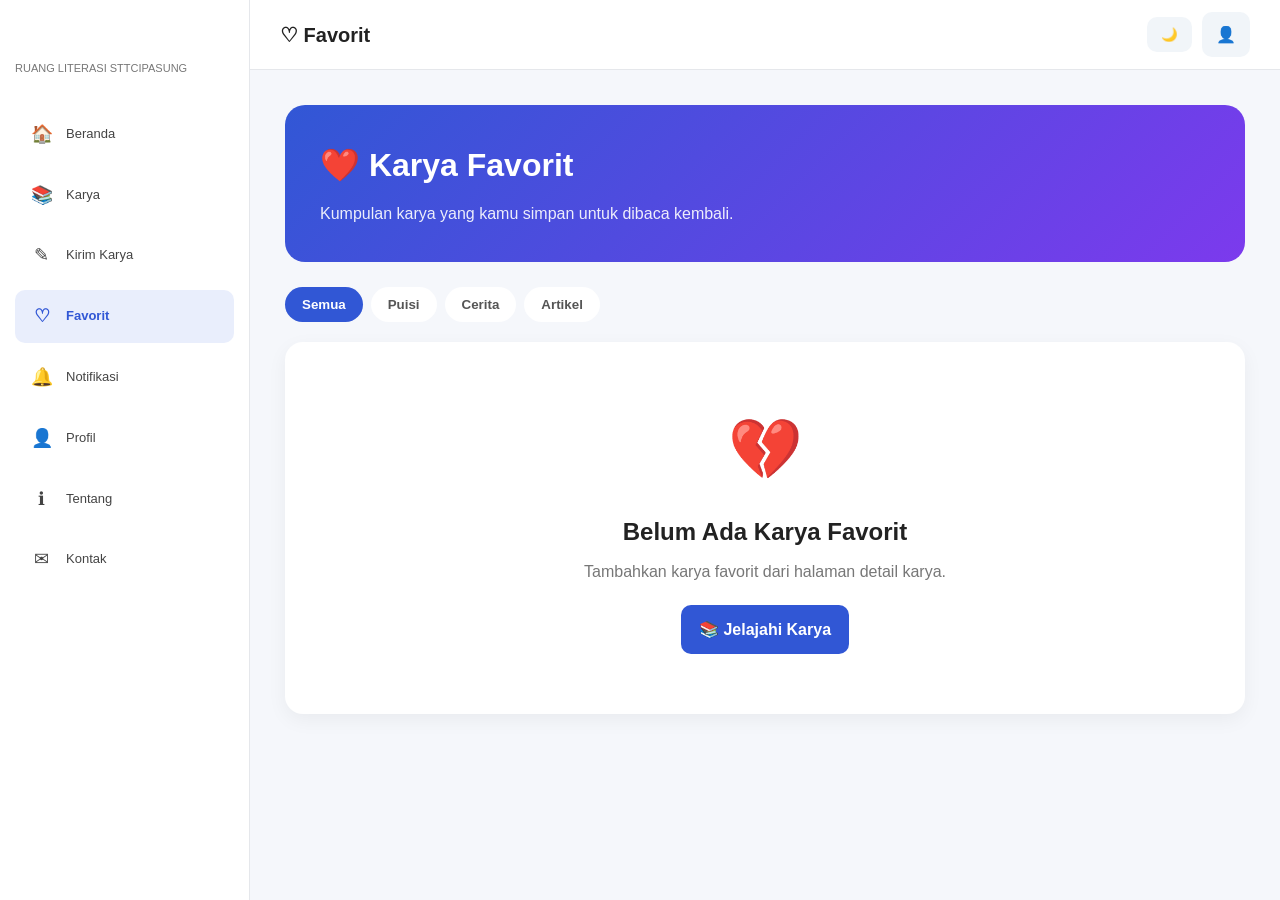
==== commit 21175ebf: "Update favorit.html" ====
--- a/favorit.html
+++ b/favorit.html
@@ -1,702 +1,1152 @@
 <!DOCTYPE html>
 <html lang="id">
+
 <head>
+
     <meta charset="UTF-8">
-    <meta name="viewport" content="width=device-width, initial-scale=1.0">
+
+    <meta name="viewport"
+          content="width=device-width, initial-scale=1.0">
 
     <title>Favorit - Ruang Aksara STT Cipasung</title>
 
     <link rel="stylesheet" href="style.css">
 
     <style>
+
+        * {
+            box-sizing: border-box;
+        }
+
+        body {
+            margin: 0;
+            font-family: Arial, Helvetica, sans-serif;
+            background: #f5f7fb;
+            color: #222;
+            transition: .3s;
+        }
+
+        body.dark {
+            background: #111827;
+            color: #f3f4f6;
+        }
+
+        a {
+            text-decoration: none;
+            color: inherit;
+        }
+
         /* =========================
-           FAVORIT PAGE
+           SIDEBAR
         ========================= */
 
-        .favorite-page {
-            padding: 30px;
-        }
-
-        .favorite-hero {
-            background: linear-gradient(135deg, #0f5132, #198754);
-            border-radius: 24px;
-            padding: 35px;
-            color: white;
-            margin-bottom: 28px;
-            position: relative;
-            overflow: hidden;
-        }
-
-        .favorite-hero::after {
-            content: "♥";
-            position: absolute;
-            right: 40px;
-            top: 10px;
-            font-size: 130px;
-            opacity: 0.08;
-        }
-
-        .favorite-hero h1 {
-            margin: 0 0 8px;
-            font-size: 32px;
-        }
-
-        .favorite-hero p {
-            margin: 0;
-            opacity: 0.9;
-        }
-
-        .favorite-info {
-            margin-top: 18px;
-            display: inline-block;
-            background: rgba(255,255,255,0.15);
-            padding: 8px 15px;
-            border-radius: 20px;
-            font-size: 14px;
-        }
-
-        /* FILTER */
-
-        .favorite-filter {
+        .sidebar {
+            position: fixed;
+            left: 0;
+            top: 0;
+
+            width: 250px;
+            height: 100vh;
+
+            background: white;
+
+            border-right: 1px solid #e5e7eb;
+
+            padding: 20px 15px;
+
+            z-index: 1000;
+
+            overflow-y: auto;
+        }
+
+        body.dark .sidebar {
+            background: #1f2937;
+            border-color: #374151;
+        }
+
+        .logo {
+            font-size: 22px;
+            font-weight: bold;
+
+            margin-bottom: 5px;
+        }
+
+        .logo-subtitle {
+            font-size: 11px;
+            color: #777;
+
+            margin-bottom: 30px;
+        }
+
+        .menu {
+            display: flex;
+            flex-direction: column;
+            gap: 8px;
+        }
+
+        .menu-item {
+            display: flex;
+            align-items: center;
+
+            gap: 12px;
+
+            padding: 12px 14px;
+
+            border-radius: 10px;
+
+            color: #444;
+
+            transition: .2s;
+        }
+
+        body.dark .menu-item {
+            color: #ddd;
+        }
+
+        .menu-item:hover,
+        .menu-item.active {
+            background: #e9eefc;
+            color: #3157d5;
+        }
+
+        body.dark .menu-item:hover,
+        body.dark .menu-item.active {
+            background: #374151;
+            color: #93c5fd;
+        }
+
+        .menu-icon {
+            width: 25px;
+            text-align: center;
+            font-size: 18px;
+        }
+
+        /* =========================
+           MAIN
+        ========================= */
+
+        .main {
+            margin-left: 250px;
+            min-height: 100vh;
+        }
+
+        /* =========================
+           TOPBAR
+        ========================= */
+
+        .topbar {
+            height: 70px;
+
+            background: white;
+
+            border-bottom: 1px solid #e5e7eb;
+
+            display: flex;
+
+            align-items: center;
+
+            justify-content: space-between;
+
+            padding: 0 30px;
+        }
+
+        body.dark .topbar {
+            background: #1f2937;
+            border-color: #374151;
+        }
+
+        .topbar-title {
+            font-size: 20px;
+            font-weight: bold;
+        }
+
+        .topbar-actions {
             display: flex;
             gap: 10px;
+        }
+
+        .topbar-btn {
+            border: none;
+
+            background: #f1f5f9;
+
+            padding: 10px 14px;
+
+            border-radius: 10px;
+
+            cursor: pointer;
+        }
+
+        body.dark .topbar-btn {
+            background: #374151;
+            color: white;
+        }
+
+        .mobile-menu {
+            display: none;
+
+            border: none;
+
+            background: #3157d5;
+
+            color: white;
+
+            padding: 10px 14px;
+
+            border-radius: 8px;
+
+            cursor: pointer;
+        }
+
+        /* =========================
+           CONTENT
+        ========================= */
+
+        .content {
+            padding: 35px;
+
+            max-width: 1150px;
+        }
+
+        /* =========================
+           HERO
+        ========================= */
+
+        .hero {
+            background:
+                linear-gradient(
+                    135deg,
+                    #3157d5,
+                    #7c3aed
+                );
+
+            color: white;
+
+            padding: 35px;
+
+            border-radius: 20px;
+
+            margin-bottom: 25px;
+        }
+
+        .hero h1 {
+            margin: 0 0 10px;
+
+            font-size: 32px;
+        }
+
+        .hero p {
+            margin: 0;
+
+            opacity: .9;
+
+            line-height: 1.6;
+        }
+
+        /* =========================
+           FILTER
+        ========================= */
+
+        .filters {
+            display: flex;
+
+            gap: 8px;
+
             flex-wrap: wrap;
-            margin-bottom: 25px;
-        }
-
-        .filter-button {
+
+            margin-bottom: 20px;
+        }
+
+        .filter-btn {
             border: none;
-            background: #f1f3f5;
+
+            background: white;
+
+            padding: 10px 17px;
+
+            border-radius: 20px;
+
+            cursor: pointer;
+
+            font-weight: bold;
+
             color: #555;
-            padding: 10px 18px;
-            border-radius: 20px;
-            cursor: pointer;
-            font-weight: 600;
-            transition: 0.2s;
-        }
-
-        .filter-button:hover {
-            transform: translateY(-2px);
-        }
-
-        .filter-button.active {
-            background: #198754;
+        }
+
+        body.dark .filter-btn {
+            background: #1f2937;
+            color: #ddd;
+        }
+
+        .filter-btn.active {
+            background: #3157d5;
             color: white;
         }
 
-        /* GRID */
-
-        .favorite-grid {
+        /* =========================
+           GRID
+        ========================= */
+
+        .favorites-grid {
             display: grid;
-            grid-template-columns: repeat(3, 1fr);
-            gap: 22px;
-        }
+
+            grid-template-columns:
+                repeat(3, 1fr);
+
+            gap: 20px;
+        }
+
+        /* =========================
+           CARD
+        ========================= */
 
         .favorite-card {
             background: white;
-            border-radius: 20px;
+
+            border-radius: 16px;
+
             overflow: hidden;
-            box-shadow: 0 8px 25px rgba(0,0,0,0.06);
-            transition: 0.25s;
-            position: relative;
+
+            box-shadow:
+                0 6px 20px
+                rgba(0,0,0,.06);
+
+            transition: .25s;
+        }
+
+        body.dark .favorite-card {
+            background: #1f2937;
         }
 
         .favorite-card:hover {
             transform: translateY(-5px);
-            box-shadow: 0 12px 30px rgba(0,0,0,0.1);
         }
 
         .favorite-image {
             width: 100%;
-            height: 180px;
+
+            height: 190px;
+
             object-fit: cover;
-            background: #e9ecef;
-        }
-
-        .favorite-content {
+
+            background: #e5e7eb;
+        }
+
+        .favorite-body {
             padding: 20px;
         }
 
-        .favorite-category {
+        .category {
             display: inline-block;
+
+            padding: 5px 10px;
+
+            border-radius: 20px;
+
+            background: #eef2ff;
+
+            color: #3157d5;
+
+            font-size: 11px;
+
+            font-weight: bold;
+
+            margin-bottom: 10px;
+        }
+
+        .favorite-body h2 {
+            margin: 0 0 8px;
+
+            font-size: 18px;
+        }
+
+        .favorite-body p {
+            margin: 0;
+
+            color: #777;
+
+            font-size: 13px;
+
+            line-height: 1.5;
+
+            display: -webkit-box;
+
+            -webkit-line-clamp: 3;
+
+            -webkit-box-orient: vertical;
+
+            overflow: hidden;
+        }
+
+        body.dark .favorite-body p {
+            color: #cbd5e1;
+        }
+
+        .card-actions {
+            display: flex;
+
+            gap: 8px;
+
+            margin-top: 18px;
+        }
+
+        .btn {
+            border: none;
+
+            padding: 10px 12px;
+
+            border-radius: 9px;
+
+            cursor: pointer;
+
+            font-weight: bold;
+
             font-size: 12px;
-            font-weight: bold;
-            color: #198754;
-            background: #e8f5ee;
-            padding: 6px 10px;
-            border-radius: 10px;
-            margin-bottom: 10px;
-        }
-
-        .favorite-content h3 {
-            margin: 0 0 8px;
-            font-size: 19px;
-        }
-
-        .favorite-content p {
-            color: #777;
-            font-size: 14px;
-            line-height: 1.6;
-            margin-bottom: 18px;
-        }
-
-        .favorite-actions {
-            display: flex;
-            justify-content: space-between;
-            align-items: center;
-        }
-
-        .read-button {
-            border: none;
-            background: #198754;
+
+            text-align: center;
+        }
+
+        .read-btn {
+            flex: 1;
+
+            background: #3157d5;
+
             color: white;
-            padding: 9px 15px;
-            border-radius: 10px;
-            cursor: pointer;
-        }
-
-        .remove-button {
-            width: 38px;
-            height: 38px;
-            border-radius: 50%;
-            border: none;
-            background: #ffe8e8;
-            color: #dc3545;
-            font-size: 19px;
-            cursor: pointer;
-            transition: 0.2s;
-        }
-
-        .remove-button:hover {
-            transform: scale(1.08);
-        }
-
-        /* EMPTY */
-
-        .empty-favorite {
-            display: none;
+        }
+
+        .remove-btn {
+            background: #fee2e2;
+
+            color: #b91c1c;
+        }
+
+        body.dark .remove-btn {
+            background: #451a1a;
+
+            color: #fecaca;
+        }
+
+        /* =========================
+           EMPTY
+        ========================= */
+
+        .empty {
+            background: white;
+
+            border-radius: 18px;
+
+            padding: 60px 25px;
+
             text-align: center;
-            padding: 70px 20px;
-            background: white;
-            border-radius: 20px;
-            box-shadow: 0 8px 25px rgba(0,0,0,0.05);
-        }
-
-        .empty-favorite.show {
-            display: block;
+
+            box-shadow:
+                0 6px 20px
+                rgba(0,0,0,.05);
+        }
+
+        body.dark .empty {
+            background: #1f2937;
         }
 
         .empty-icon {
             font-size: 60px;
+
             margin-bottom: 15px;
         }
 
-        .empty-favorite h2 {
-            margin-bottom: 8px;
-        }
-
-        .empty-favorite p {
+        .empty h2 {
+            margin: 0 0 8px;
+        }
+
+        .empty p {
             color: #777;
+
             margin-bottom: 20px;
         }
 
-        .back-button {
+        .empty a {
             display: inline-block;
-            text-decoration: none;
-            background: #198754;
+
+            background: #3157d5;
+
             color: white;
-            padding: 11px 18px;
+
+            padding: 12px 18px;
+
             border-radius: 10px;
-        }
-
-        /* DARK MODE */
-
-        body.dark .favorite-card,
-        body.dark .empty-favorite {
-            background: #1f2937;
-            color: white;
-        }
-
-        body.dark .favorite-content p {
-            color: #bbb;
-        }
-
-        body.dark .filter-button {
-            background: #374151;
-            color: #ddd;
-        }
-
-        body.dark .filter-button.active {
-            background: #198754;
-            color: white;
-        }
-
-        /* RESPONSIVE */
-
-        @media (max-width: 1000px) {
-            .favorite-grid {
-                grid-template-columns: repeat(2, 1fr);
+
+            font-weight: bold;
+        }
+
+        /* =========================
+           MOBILE
+        ========================= */
+
+        @media(max-width:900px) {
+
+            .favorites-grid {
+                grid-template-columns:
+                    repeat(2, 1fr);
             }
-        }
-
-        @media (max-width: 650px) {
-            .favorite-page {
+
+        }
+
+        @media(max-width:800px) {
+
+            .sidebar {
+                transform:
+                    translateX(-100%);
+
+                transition: .3s;
+            }
+
+            .sidebar.show {
+                transform:
+                    translateX(0);
+            }
+
+            .main {
+                margin-left: 0;
+            }
+
+            .mobile-menu {
+                display: block;
+            }
+
+            .topbar {
+                padding: 0 15px;
+            }
+
+            .content {
                 padding: 20px;
             }
 
-            .favorite-grid {
+        }
+
+        @media(max-width:600px) {
+
+            .favorites-grid {
                 grid-template-columns: 1fr;
             }
 
-            .favorite-hero h1 {
+            .hero {
+                padding: 25px;
+            }
+
+            .hero h1 {
                 font-size: 26px;
             }
-        }
+
+        }
+
     </style>
+
 </head>
 
+
 <body>
 
-    <!-- =========================
-         SIDEBAR
-    ========================== -->
-
-    <aside class="sidebar">
-
-        <div class="sidebar-logo">
-            <h2>Ruang Aksara</h2>
-            <span>STT Cipasung</span>
+
+<!-- ==================================================
+     SIDEBAR
+================================================== -->
+
+<aside
+    class="sidebar"
+    id="sidebar">
+
+    <div class="logo">
+        Ruang Aksara
+    </div>
+
+    <div class="logo-subtitle">
+        RUANG LITERASI STTCIPASUNG
+    </div>
+
+
+    <nav class="menu">
+
+        <a
+            href="index.html"
+            class="menu-item">
+
+            <span class="menu-icon">🏠</span>
+
+            <span>Beranda</span>
+
+        </a>
+
+
+        <a
+            href="index.html#karya"
+            class="menu-item">
+
+            <span class="menu-icon">📚</span>
+
+            <span>Karya</span>
+
+        </a>
+
+
+        <a
+            href="kirim-karya.html"
+            class="menu-item">
+
+            <span class="menu-icon">✎</span>
+
+            <span>Kirim Karya</span>
+
+        </a>
+
+
+        <a
+            href="favorit.html"
+            class="menu-item active">
+
+            <span class="menu-icon">♡</span>
+
+            <span>Favorit</span>
+
+        </a>
+
+
+        <a
+            href="notifikasi.html"
+            class="menu-item">
+
+            <span class="menu-icon">🔔</span>
+
+            <span>Notifikasi</span>
+
+        </a>
+
+
+        <a
+            href="profil.html"
+            class="menu-item">
+
+            <span class="menu-icon">👤</span>
+
+            <span>Profil</span>
+
+        </a>
+
+
+        <a
+            href="index.html#tentang"
+            class="menu-item">
+
+            <span class="menu-icon">ℹ</span>
+
+            <span>Tentang</span>
+
+        </a>
+
+
+        <a
+            href="index.html#kontak"
+            class="menu-item">
+
+            <span class="menu-icon">✉</span>
+
+            <span>Kontak</span>
+
+        </a>
+
+    </nav>
+
+</aside>
+
+
+
+<!-- ==================================================
+     MAIN
+================================================== -->
+
+<main class="main">
+
+
+    <!-- TOPBAR -->
+
+    <header class="topbar">
+
+
+        <button
+            class="mobile-menu"
+            id="mobileMenu">
+
+            ☰
+
+        </button>
+
+
+        <div class="topbar-title">
+
+            ♡ Favorit
+
         </div>
 
-        <nav class="sidebar-menu">
-
-            <a href="index.html" class="menu-item">
-                <span class="menu-icon">🏠</span>
-                <span>Beranda</span>
+
+        <div class="topbar-actions">
+
+            <button
+                class="topbar-btn"
+                id="darkModeBtn">
+
+                🌙
+
+            </button>
+
+
+            <a
+                href="profil.html"
+                class="topbar-btn">
+
+                👤
+
             </a>
 
-            <a href="index.html#karya" class="menu-item">
-                <span class="menu-icon">📚</span>
-                <span>Karya</span>
+        </div>
+
+    </header>
+
+
+
+    <!-- CONTENT -->
+
+    <section class="content">
+
+
+        <!-- HERO -->
+
+        <div class="hero">
+
+            <h1>
+                ❤️ Karya Favorit
+            </h1>
+
+            <p>
+                Kumpulan karya yang kamu simpan
+                untuk dibaca kembali.
+            </p>
+
+        </div>
+
+
+
+        <!-- FILTER -->
+
+        <div class="filters">
+
+            <button
+                class="filter-btn active"
+                data-filter="Semua">
+
+                Semua
+
+            </button>
+
+
+            <button
+                class="filter-btn"
+                data-filter="Puisi">
+
+                Puisi
+
+            </button>
+
+
+            <button
+                class="filter-btn"
+                data-filter="Cerita">
+
+                Cerita
+
+            </button>
+
+
+            <button
+                class="filter-btn"
+                data-filter="Artikel">
+
+                Artikel
+
+            </button>
+
+        </div>
+
+
+
+        <!-- GRID -->
+
+        <div
+            class="favorites-grid"
+            id="favoritesGrid">
+
+        </div>
+
+
+
+        <!-- EMPTY -->
+
+        <div
+            class="empty"
+            id="emptyState"
+            style="display:none;">
+
+            <div class="empty-icon">
+                💔
+            </div>
+
+            <h2>
+                Belum Ada Karya Favorit
+            </h2>
+
+            <p>
+                Tambahkan karya favorit dari
+                halaman detail karya.
+            </p>
+
+            <a href="index.html#karya">
+
+                📚 Jelajahi Karya
+
             </a>
 
-            <a href="kirim-karya.html" class="menu-item">
-                <span class="menu-icon">✎</span>
-                <span>Kirim Karya</span>
-            </a>
-
-            <a href="favorit.html" class="menu-item active">
-                <span class="menu-icon">♥</span>
-                <span>Favorit</span>
-            </a>
-
-            <a href="notifikasi.html" class="menu-item">
-                <span class="menu-icon">🔔</span>
-                <span>Notifikasi</span>
-            </a>
-
-            <a href="profil.html" class="menu-item">
-                <span class="menu-icon">👤</span>
-                <span>Profil</span>
-            </a>
-
-            <a href="index.html#tentang" class="menu-item">
-                <span class="menu-icon">ℹ</span>
-                <span>Tentang</span>
-            </a>
-
-            <a href="index.html#kontak" class="menu-item">
-                <span class="menu-icon">✉</span>
-                <span>Kontak</span>
-            </a>
-
-        </nav>
-
-    </aside>
-
-
-    <!-- =========================
-         MAIN
-    ========================== -->
-
-    <main class="main-content">
-
-        <!-- TOPBAR -->
-
-        <header class="topbar">
-
-            <button class="mobile-menu-button" id="mobileMenuButton">
-                ☰
-            </button>
-
-            <div class="topbar-title">
-                Favorit Saya
-            </div>
-
-            <div class="topbar-actions">
-
-                <button
-                    class="dark-mode-button"
-                    id="darkModeButton"
-                    title="Mode gelap"
-                >
-                    🌙
-                </button>
-
-                <a href="profil.html" class="profile-mini">
-                    <div class="profile-mini-avatar">
-                        👤
+        </div>
+
+
+    </section>
+
+</main>
+
+
+
+<script>
+
+    /* ==================================================
+       STORAGE
+    ================================================== */
+
+    const FAVORITE_KEY =
+        "ruangAksaraFavorites";
+
+
+    let currentFilter = "Semua";
+
+
+    /* ==================================================
+       GET FAVORITES
+    ================================================== */
+
+    function getFavorites() {
+
+        try {
+
+            const data =
+                JSON.parse(
+                    localStorage.getItem(
+                        FAVORITE_KEY
+                    )
+                );
+
+            return Array.isArray(data)
+                ? data
+                : [];
+
+        } catch(error) {
+
+            return [];
+
+        }
+
+    }
+
+
+    /* ==================================================
+       SAVE
+    ================================================== */
+
+    function saveFavorites(favorites) {
+
+        localStorage.setItem(
+            FAVORITE_KEY,
+            JSON.stringify(favorites)
+        );
+
+    }
+
+
+    /* ==================================================
+       ESCAPE HTML
+    ================================================== */
+
+    function escapeHTML(value) {
+
+        const div =
+            document.createElement(
+                "div"
+            );
+
+        div.textContent =
+            value || "";
+
+        return div.innerHTML;
+
+    }
+
+
+    /* ==================================================
+       IMAGE
+    ================================================== */
+
+    function getImage(work) {
+
+        if(work.image) {
+
+            return work.image;
+
+        }
+
+
+        const category =
+            String(
+                work.category || ""
+            ).toLowerCase();
+
+
+        if(category === "cerita") {
+
+            return "images/cerita.jpg";
+
+        }
+
+
+        if(category === "artikel") {
+
+            return "images/artikel.jpg";
+
+        }
+
+
+        return "images/puisi.jpg";
+
+    }
+
+
+    /* ==================================================
+       RENDER
+    ================================================== */
+
+    function renderFavorites() {
+
+        const favorites =
+            getFavorites();
+
+
+        const grid =
+            document.getElementById(
+                "favoritesGrid"
+            );
+
+
+        const empty =
+            document.getElementById(
+                "emptyState"
+            );
+
+
+        grid.innerHTML = "";
+
+
+        let filtered =
+            [...favorites];
+
+
+        if(currentFilter !== "Semua") {
+
+            filtered =
+                filtered.filter(
+                    work =>
+                        work.category ===
+                        currentFilter
+                );
+
+        }
+
+
+        if(filtered.length === 0) {
+
+            grid.style.display = "none";
+
+            empty.style.display = "block";
+
+            return;
+
+        }
+
+
+        grid.style.display = "grid";
+
+        empty.style.display = "none";
+
+
+        filtered.forEach(
+            work => {
+
+                const card =
+                    document.createElement(
+                        "article"
+                    );
+
+
+                card.className =
+                    "favorite-card";
+
+
+                card.innerHTML = `
+
+                    <img
+                        class="favorite-image"
+                        src="${escapeHTML(
+                            getImage(work)
+                        )}"
+                        alt="${escapeHTML(
+                            work.title
+                        )}"
+                        onerror="
+                            this.src='images/puisi.jpg'
+                        "
+                    >
+
+
+                    <div class="favorite-body">
+
+                        <span class="category">
+
+                            ${escapeHTML(
+                                work.category ||
+                                "Karya"
+                            )}
+
+                        </span>
+
+
+                        <h2>
+
+                            ${escapeHTML(
+                                work.title ||
+                                "Tanpa Judul"
+                            )}
+
+                        </h2>
+
+
+                        <p>
+
+                            ${escapeHTML(
+                                work.description ||
+                                "Tidak ada deskripsi."
+                            )}
+
+                        </p>
+
+
+                        <div class="card-actions">
+
+                            <a
+                                class="btn read-btn"
+                                href="detail-karya.html?id=${encodeURIComponent(
+                                    work.id
+                                )}">
+
+                                📖 Baca Karya
+
+                            </a>
+
+
+                            <button
+                                class="btn remove-btn"
+                                onclick="
+                                    removeFavorite('${String(
+                                        work.id
+                                    ).replace(/'/g, "\\'")}')
+                                ">
+
+                                ♥ Hapus
+
+                            </button>
+
+                        </div>
+
                     </div>
-                    <span>Profil</span>
-                </a>
-
-            </div>
-
-        </header>
-
-
-        <!-- PAGE -->
-
-        <section class="favorite-page">
-
-            <!-- HERO -->
-
-            <div class="favorite-hero">
-
-                <h1>♥ Karya Favorit</h1>
-
-                <p>
-                    Kumpulan karya yang kamu simpan untuk dibaca kembali.
-                </p>
-
-                <div class="favorite-info" id="favoriteCount">
-                    0 karya tersimpan
-                </div>
-
-            </div>
-
-
-            <!-- FILTER -->
-
-            <div class="favorite-filter">
-
-                <button
-                    class="filter-button active"
-                    data-filter="all"
-                >
-                    Semua
-                </button>
-
-                <button
-                    class="filter-button"
-                    data-filter="puisi"
-                >
-                    Puisi
-                </button>
-
-                <button
-                    class="filter-button"
-                    data-filter="cerita"
-                >
-                    Cerita
-                </button>
-
-                <button
-                    class="filter-button"
-                    data-filter="artikel"
-                >
-                    Artikel
-                </button>
-
-            </div>
-
-
-            <!-- FAVORITE LIST -->
-
-            <div
-                class="favorite-grid"
-                id="favoriteList"
-            ></div>
-
-
-            <!-- EMPTY -->
-
-            <div
-                class="empty-favorite"
-                id="emptyFavorite"
-            >
-
-                <div class="empty-icon">
-                    ♡
-                </div>
-
-                <h2>Belum ada karya favorit</h2>
-
-                <p>
-                    Kamu belum menyimpan karya apa pun.
-                    Yuk jelajahi karya dan tambahkan ke favorit.
-                </p>
-
-                <a
-                    href="index.html#karya"
-                    class="back-button"
-                >
-                    Jelajahi Karya
-                </a>
-
-            </div>
-
-        </section>
-
-    </main>
-
-
-    <!-- SCRIPT UTAMA -->
-
-    <script src="script.js"></script>
-
-
-    <!-- SCRIPT FAVORIT -->
-
-    <script>
-
-        const FAVORITE_KEY = "ruangAksaraFavorites";
-
-        let currentFilter = "all";
-
-
-        /* =========================
-           GET FAVORITES
-        ========================== */
-
-        function getFavorites() {
-
-            return JSON.parse(
-                localStorage.getItem(FAVORITE_KEY)
-            ) || [];
-
-        }
-
-
-        /* =========================
-           SAVE FAVORITES
-        ========================== */
-
-        function saveFavorites(favorites) {
-
-            localStorage.setItem(
-                FAVORITE_KEY,
-                JSON.stringify(favorites)
+
+                `;
+
+
+                grid.appendChild(card);
+
+            }
+        );
+
+    }
+
+
+    /* ==================================================
+       REMOVE FAVORITE
+    ================================================== */
+
+    function removeFavorite(id) {
+
+        const favorites =
+            getFavorites();
+
+
+        const filtered =
+            favorites.filter(
+                work =>
+                    String(work.id) !==
+                    String(id)
             );
 
-        }
-
-
-        /* =========================
-           ESCAPE HTML
-        ========================== */
-
-        function escapeHTML(value) {
-
-            return String(value || "").replace(
-                /[&<>"']/g,
-                function(char) {
-
-                    const map = {
-                        "&": "&amp;",
-                        "<": "&lt;",
-                        ">": "&gt;",
-                        '"': "&quot;",
-                        "'": "&#039;"
-                    };
-
-                    return map[char];
-
-                }
-            );
-
-        }
-
-
-        /* =========================
-           RENDER FAVORITES
-        ========================== */
-
-        function renderFavorites() {
-
-            const favoriteList =
-                document.getElementById("favoriteList");
-
-            const emptyFavorite =
-                document.getElementById("emptyFavorite");
-
-            const favoriteCount =
-                document.getElementById("favoriteCount");
-
-            if (!favoriteList) return;
-
-
-            const favorites = getFavorites();
-
-
-            /* COUNT */
-
-            favoriteCount.textContent =
-                favorites.length + " karya tersimpan";
-
-
-            /* FILTER */
-
-            let filteredFavorites = favorites;
-
-            if (currentFilter !== "all") {
-
-                filteredFavorites =
-                    favorites.filter(function(item) {
-
-                        return String(item.category || "")
-                            .toLowerCase()
-                            .includes(currentFilter);
-
-                    });
-
-            }
-
-
-            /* CLEAR */
-
-            favoriteList.innerHTML = "";
-
-
-            /* EMPTY */
-
-            if (filteredFavorites.length === 0) {
-
-                emptyFavorite.classList.add("show");
-
-                return;
-
-            }
-
-
-            emptyFavorite.classList.remove("show");
-
-
-            /* CREATE CARD */
-
-            filteredFavorites.forEach(function(item) {
-
-                const card =
-                    document.createElement("article");
-
-                card.className = "favorite-card";
-
-
-                const image =
-                    item.image || "images/hero.jpg";
-
-
-                card.innerHTML = `
-
-                    <img
-                        src="${escapeHTML(image)}"
-                        class="favorite-image"
-                        alt="${escapeHTML(item.title)}"
-                        onerror="this.src='images/hero.jpg'"
-                    >
-
-                    <div class="favorite-content">
-
-                        <span class="favorite-category">
-                            ${escapeHTML(item.category)}
-                        </span>
-
-                        <h3>
-                            ${escapeHTML(item.title)}
-                        </h3>
-
-                        <p>
-                            ${escapeHTML(item.description)}
-                        </p>
-
-                        <div class="favorite-actions">
-
-                            <button
-                                class="read-button"
-                                onclick="alert('Fitur membaca karya akan kita sambungkan berikutnya.')"
-                            >
-                                Baca Karya
-                            </button>
-
-                            <button
-                                class="remove-button"
-                                onclick="removeFavorite('${escapeHTML(item.title).replace(/'/g, "\\'")}')"
-                                title="Hapus dari favorit"
-                            >
-                                ♥
-                            </button>
-
-                        </div>
-
-                    </div>
-
-                `;
-
-
-                favoriteList.appendChild(card);
-
-            });
-
-        }
-
-
-        /* =========================
-           REMOVE FAVORITE
-        ========================== */
-
-        function removeFavorite(title) {
-
-            let favorites = getFavorites();
-
-
-            favorites =
-                favorites.filter(function(item) {
-
-                    return item.title !== title;
-
-                });
-
-
-            saveFavorites(favorites);
-
-
-            renderFavorites();
-
-        }
-
-
-        /* =========================
-           FILTER BUTTON
-        ========================== */
-
-        document
-            .querySelectorAll(".filter-button")
-            .forEach(function(button) {
+
+        saveFavorites(filtered);
+
+
+        renderFavorites();
+
+    }
+
+
+    /* ==================================================
+       FILTER
+    ================================================== */
+
+    document
+        .querySelectorAll(".filter-btn")
+        .forEach(
+            button => {
 
                 button.addEventListener(
                     "click",
                     function() {
 
                         document
-                            .querySelectorAll(".filter-button")
-                            .forEach(function(btn) {
-
-                                btn.classList.remove("active");
-
-                            });
-
-
-                        this.classList.add("active");
+                            .querySelectorAll(
+                                ".filter-btn"
+                            )
+                            .forEach(
+                                btn =>
+                                    btn.classList
+                                        .remove(
+                                            "active"
+                                        )
+                            );
+
+
+                        this.classList.add(
+                            "active"
+                        );
 
 
                         currentFilter =
@@ -708,16 +1158,113 @@
                     }
                 );
 
-            });
-
-
-        /* =========================
-           FIRST LOAD
-        ========================== */
-
-        renderFavorites();
-
-    </script>
+            }
+        );
+
+
+    /* ==================================================
+       DARK MODE
+    ================================================== */
+
+    const darkModeBtn =
+        document.getElementById(
+            "darkModeBtn"
+        );
+
+
+    function applyDarkMode() {
+
+        const dark =
+            localStorage.getItem(
+                "ruangAksaraDarkMode"
+            ) === "true";
+
+
+        if(dark) {
+
+            document.body.classList.add(
+                "dark"
+            );
+
+            darkModeBtn.textContent =
+                "☀️";
+
+        } else {
+
+            document.body.classList.remove(
+                "dark"
+            );
+
+            darkModeBtn.textContent =
+                "🌙";
+
+        }
+
+    }
+
+
+    darkModeBtn.addEventListener(
+        "click",
+        function() {
+
+            const isDark =
+                document.body.classList.contains(
+                    "dark"
+                );
+
+
+            localStorage.setItem(
+                "ruangAksaraDarkMode",
+                String(!isDark)
+            );
+
+
+            applyDarkMode();
+
+        }
+    );
+
+
+    applyDarkMode();
+
+
+    /* ==================================================
+       MOBILE MENU
+    ================================================== */
+
+    const mobileMenu =
+        document.getElementById(
+            "mobileMenu"
+        );
+
+
+    const sidebar =
+        document.getElementById(
+            "sidebar"
+        );
+
+
+    mobileMenu.addEventListener(
+        "click",
+        function() {
+
+            sidebar.classList.toggle(
+                "show"
+            );
+
+        }
+    );
+
+
+    /* ==================================================
+       START
+    ================================================== */
+
+    renderFavorites();
+
+</script>
+
 
 </body>
+
 </html>
